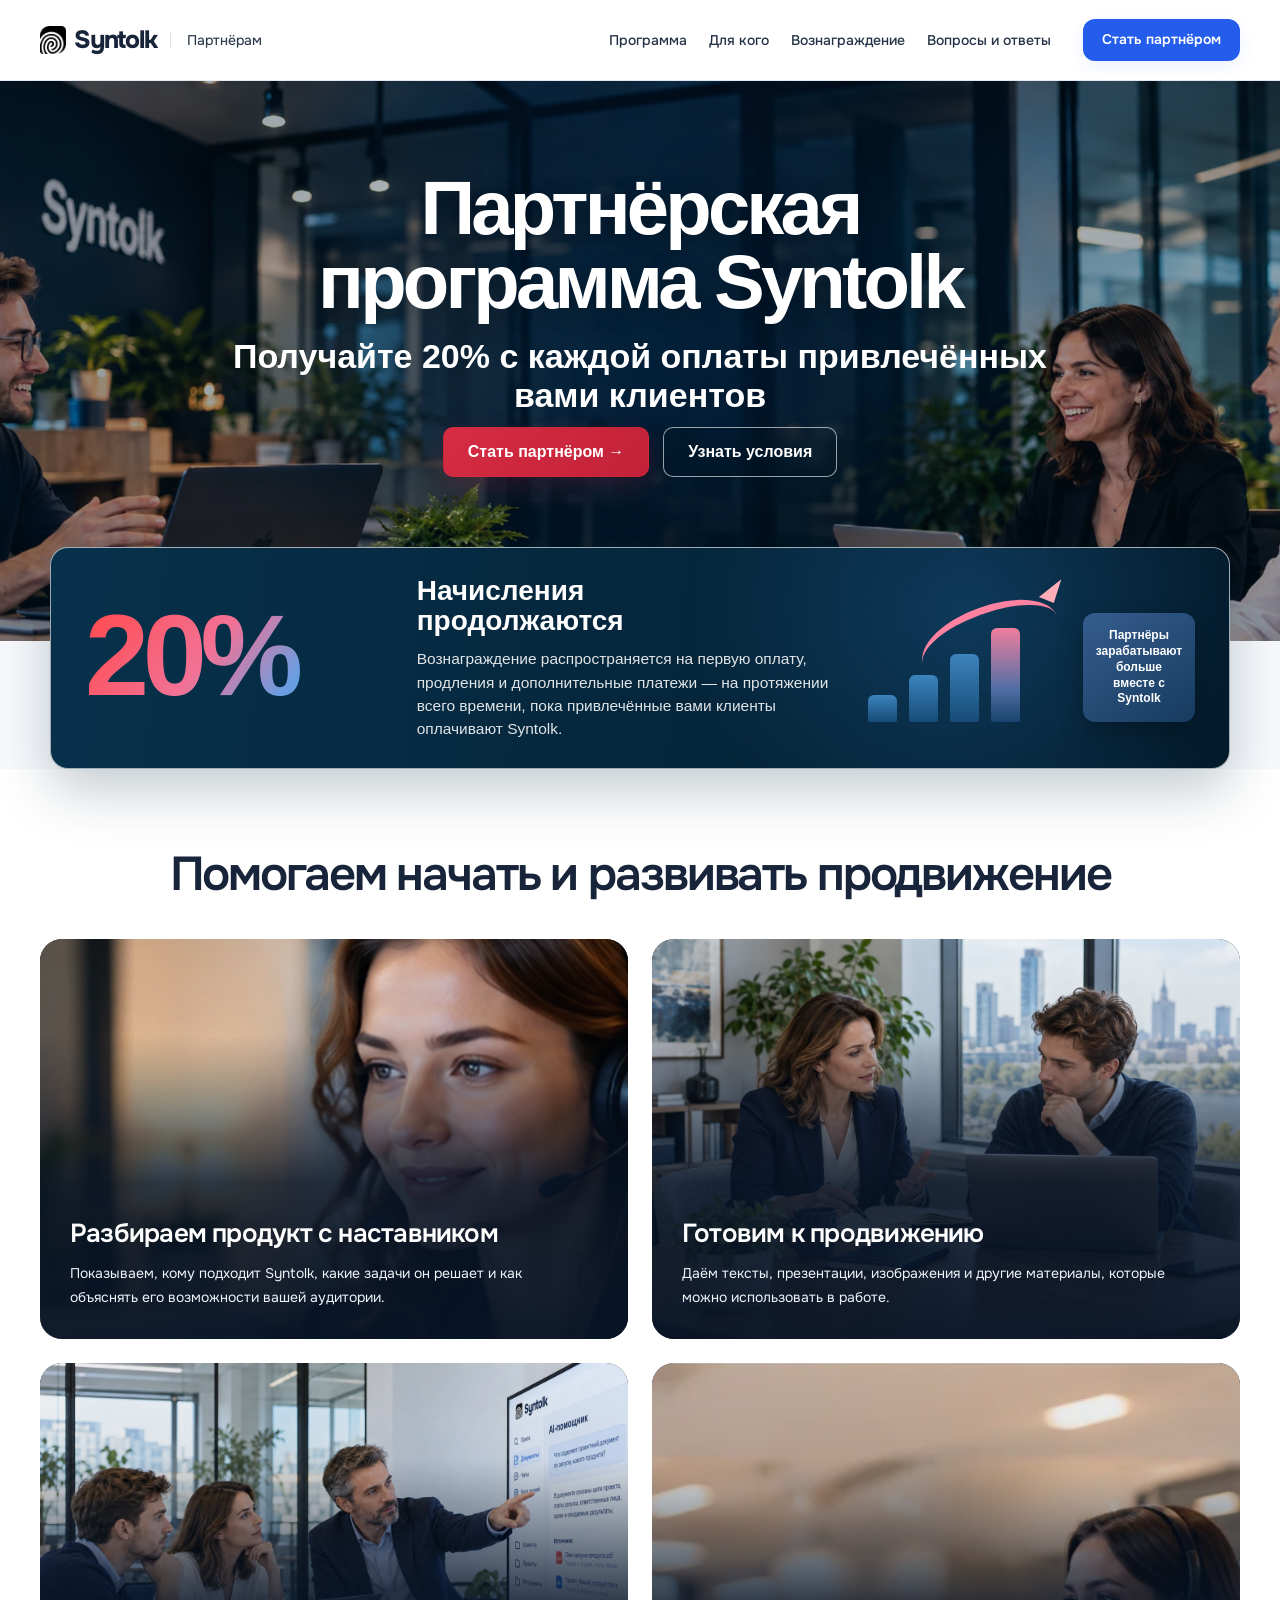
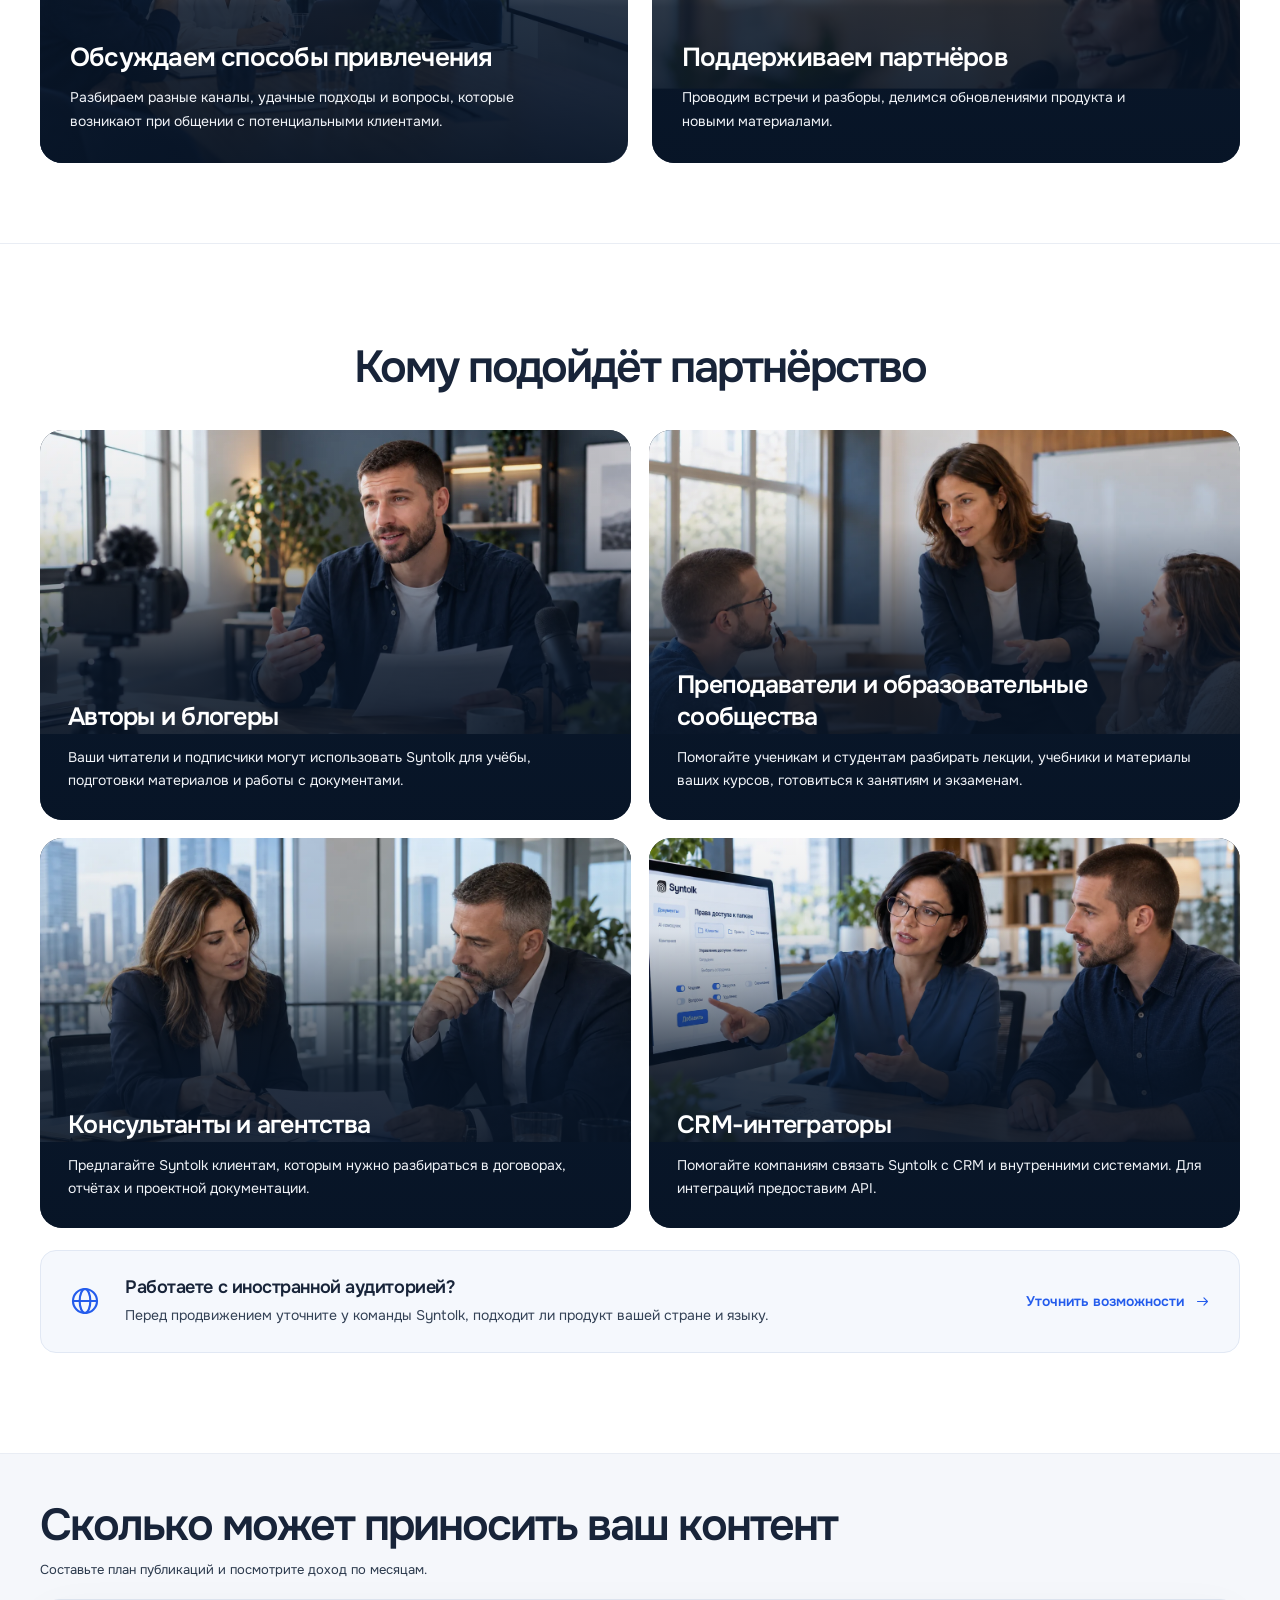
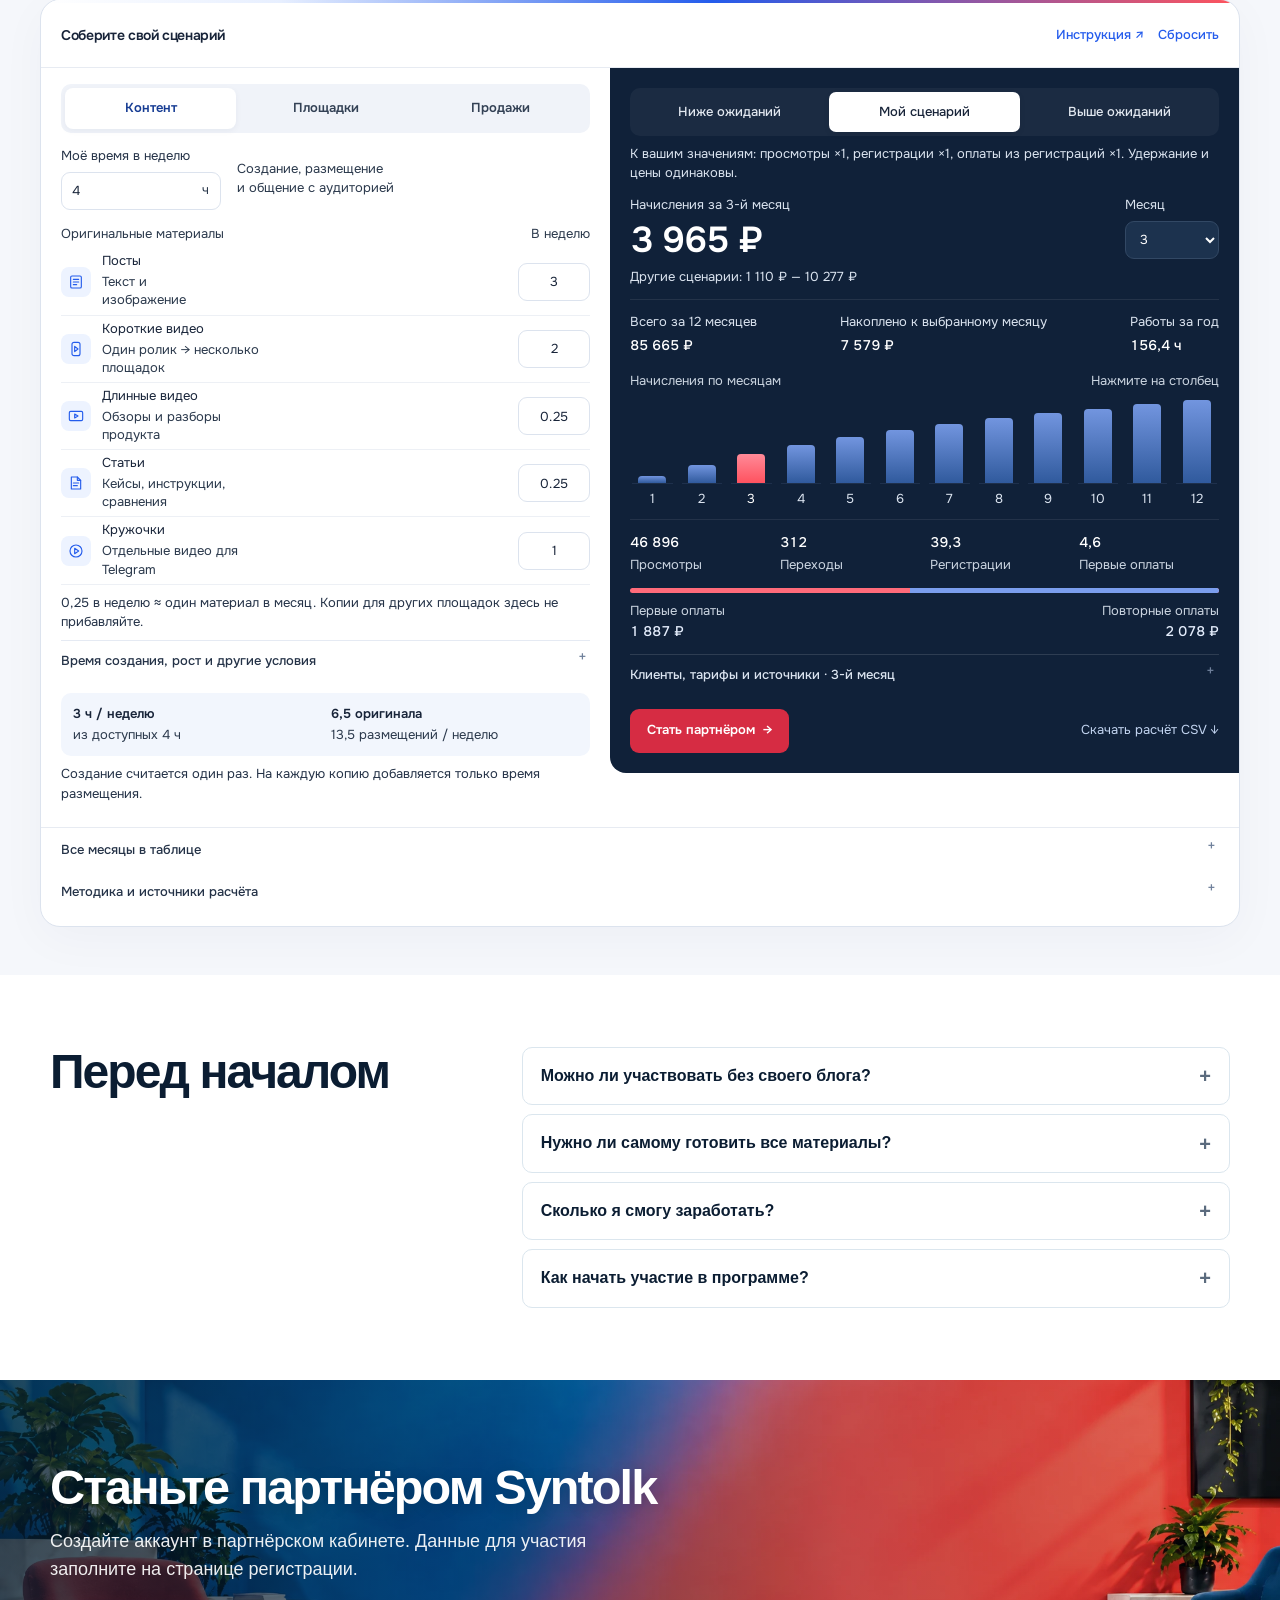
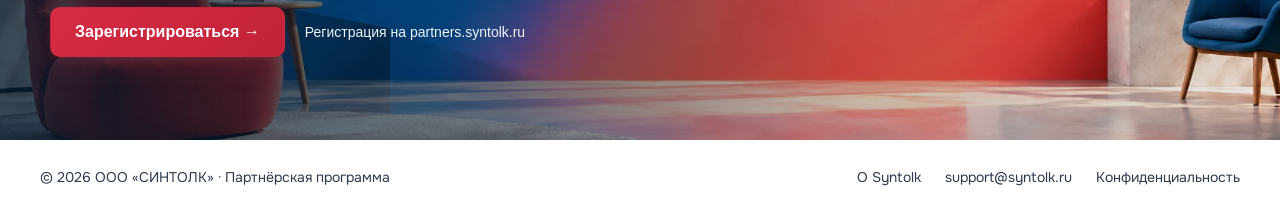
==== partners/index.html @ 6fe41852 "feat: publish partners landing" ====
<!doctype html>
<html lang="ru">
<head>
  <meta charset="utf-8">
  <meta name="viewport" content="width=device-width, initial-scale=1">
  <meta name="theme-color" content="#f7f9fc">
  <meta name="description" content="Партнёрство с Syntolk: личный наставник, разбор результатов и вознаграждение за привлечённых клиентов. Для авторов, преподавателей, агентств и CRM-интеграторов.">
  <title>Партнёрам — Syntolk</title>
  <link rel="canonical" href="https://syntolk.ru/partners/">
  <link rel="icon" type="image/webp" href="Syntolk-partners-assets/asset-743472c279dd.webp">
  <style>
    @font-face{font-family:Onest;src:url('Syntolk-partners-assets/asset-966c5c29b475.ttf') format('truetype');font-weight:100 900;font-display:swap}
    :root{--ink:#182439;--muted:#334155;--blue:#245cec;--blue-dark:#1948c5;--navy:#101f37;--paper:#f7f9fc;--line:#dce3ee;--pale:#edf3ff;--orange:#f28b54;--radius:24px;--container:1200px}
    *,*::before,*::after{box-sizing:border-box}
    html{scroll-behavior:smooth;scroll-padding-top:100px}
    body{margin:0;background:var(--paper);color:var(--ink);font-family:Onest,Arial,sans-serif;font-size:16px;line-height:1.6;-webkit-font-smoothing:antialiased}
    body.menu-open{overflow:hidden}
    button,input,select,textarea{font:inherit}
    button,a{-webkit-tap-highlight-color:transparent}
    button{cursor:pointer}
    a{color:inherit;text-decoration:none}
    a,button,input,select,textarea,summary{-webkit-tap-highlight-color:rgba(36,92,236,.12)}
    :focus-visible{outline:3px solid #7596fb;outline-offset:4px}
    img{display:block;max-width:100%}
    svg{display:block}
    h1,h2,h3,p{margin:0}
    h1,h2,h3{font-weight:600}
    h1,h2{letter-spacing:-.045em;line-height:1.08}
    h2{font-size:clamp(32px,3.5vw,48px)}
    h3{font-size:21px;line-height:1.3;letter-spacing:-.025em}
    strong{font-weight:600}
    .container{width:min(var(--container),calc(100% - 64px));margin-inline:auto}
    .section{padding-block:100px}
    .kicker{display:flex;align-items:center;gap:9px;margin-bottom:18px;color:var(--blue);font-size:12px;font-weight:600;letter-spacing:.12em;text-transform:uppercase}
    .kicker::before{content:"";width:6px;height:6px;flex:none;border-radius:50%;background:currentColor}
    .section-heading{display:flex;align-items:flex-end;justify-content:space-between;gap:40px;margin-bottom:38px}
    .section-heading h2{max-width:670px}
    .section-heading>p{max-width:350px;color:var(--muted);font-size:16px}
    .btn{display:inline-flex;align-items:center;justify-content:center;gap:18px;min-height:52px;padding:14px 24px;border:1px solid transparent;border-radius:12px;font-size:15px;line-height:1.4;font-weight:600;transition:background .18s,color .18s,border-color .18s,box-shadow .18s}
    .btn svg{width:18px;height:18px;flex:none}
    .btn-primary{background:var(--blue);color:white;box-shadow:0 6px 16px #245cec14}
    .btn-primary:hover{background:var(--blue-dark);box-shadow:0 8px 22px #245cec28}
    .btn-secondary{background:#fff;border-color:var(--line)}
    .btn-secondary:hover{background:var(--pale);border-color:#b5c9f7}
    .text-link{display:inline-flex;align-items:center;gap:10px;font-size:14px;font-weight:600;color:var(--blue);min-height:44px}
    .text-link svg{width:17px;height:17px}
    .icon{width:24px;height:24px;stroke:currentColor;stroke-width:1.6;fill:none;stroke-linecap:round;stroke-linejoin:round;flex:none}
    .skip-link{position:fixed;top:-80px;left:20px;background:white;z-index:100;padding:12px;border:2px solid var(--blue);border-radius:8px}
    .skip-link:focus{top:12px}
    .sr-only{position:absolute;width:1px;height:1px;padding:0;margin:-1px;overflow:hidden;clip:rect(0,0,0,0);white-space:nowrap;border:0}
    .site-header{position:sticky;top:0;z-index:30;background:#ffffffed;border-bottom:1px solid #e4e9f1;backdrop-filter:blur(16px)}
    .header-inner{min-height:80px;display:flex;align-items:center;gap:32px}
    .brand{display:inline-flex;align-items:center;gap:8px;font-size:25px;line-height:1;font-weight:750;letter-spacing:-1.2px;flex:none}
    .brand img{width:26px;height:29px;object-fit:contain;filter:brightness(0)}
    .brand-label{padding-left:16px;border-left:1px solid var(--line);margin-left:5px;color:#6b778a;font-size:13px;font-weight:450;letter-spacing:0}
    .nav{display:flex;align-items:center;gap:27px;margin-left:auto;font-size:13px;font-weight:500;color:#536278}
    .nav a{padding-block:12px;transition:color .18s}
    .nav a:hover{color:var(--blue)}
    .header-cta{min-height:42px;padding:10px 18px;font-size:13px}
    .menu-toggle{display:none;border:1px solid var(--line);background:#fff;width:42px;height:42px;border-radius:10px;align-items:center;justify-content:center;flex:none}
    .mobile-nav{display:none}
    .hero{position:relative;padding:72px 0 56px;overflow:hidden}
    .hero-grid{display:grid;grid-template-columns:1.12fr 1fr;gap:58px;align-items:center}
    .hero h1{font-size:clamp(42px,3.8vw,56px);line-height:1.09;max-width:640px}
    .hero h1 span{display:block}
    .hero h1 .accent{color:var(--blue)}
    .hero .lead{margin-top:25px;color:var(--muted);font-size:18px;line-height:1.65;max-width:540px}
    .hero-actions{display:flex;align-items:center;gap:12px;margin-top:30px;flex-wrap:wrap}
    .hero-note{color:#647187;font-size:12px;margin-top:18px;max-width:490px}
    .hero-visual{position:relative;min-width:0;padding:0 8px 34px 0}
    .hero-visual::before{position:absolute;content:"";inset:28px -12px 0 32px;background:#dce8ff;border-radius:32px;transform:rotate(3deg)}
    .hero-photo{position:relative;overflow:hidden;border-radius:28px;background:#dfe6ef;height:460px}
    .hero-photo>img{width:100%;height:100%;object-fit:cover;object-position:52% center}
    .photo-label{position:absolute;top:20px;left:20px;display:inline-flex;align-items:center;gap:8px;border:1px solid #ffffff70;background:#ffffffee;padding:9px 13px;border-radius:8px;color:#26354b;font-size:11px;font-weight:600;letter-spacing:.07em;text-transform:uppercase}
    .photo-label .icon{width:16px;height:16px;color:var(--blue)}
    .reward-card{position:absolute;bottom:0;left:-28px;width:calc(100% - 22px);background:var(--navy);color:white;border:1px solid #ffffff24;border-radius:20px;padding:24px 28px;box-shadow:0 20px 50px #172f5020;display:flex;align-items:center;gap:25px}
    .reward-number{font-size:70px;line-height:1;letter-spacing:-.065em;font-weight:600;color:#fff;flex:none}
    .reward-number span{color:#9db9ff;font-size:.67em}
    .reward-copy strong{font-size:19px;display:block;line-height:1.35;margin-bottom:5px}
    .reward-copy p{color:#c4cfe0;font-size:13px;line-height:1.5}
    .hero-bottom{display:flex;align-items:center;gap:28px;margin-top:60px;border-top:1px solid var(--line);padding-top:24px}
    .hero-bottom>span{font-size:12px;color:#647187;white-space:nowrap}
    .hero-audiences{display:flex;flex-wrap:wrap;gap:10px 28px;color:#37465b;font-size:13px}
    .hero-audiences span{display:flex;align-items:center;gap:9px}
    .hero-audiences span::before{content:"";width:4px;height:4px;background:#8ba8dd;border-radius:50%;flex:none}
    .product{padding-top:54px;padding-bottom:100px}
    .product-panel{background:transparent;border:0;border-radius:0;padding:48px;display:grid;grid-template-columns:.92fr 1fr;gap:64px;align-items:center;overflow:hidden;position:relative}
    .product-panel h2{font-size:clamp(30px,3vw,42px)}
    .product-panel .intro{margin-top:20px;color:var(--muted);font-size:16px;max-width:450px}
    .product-feature-list{list-style:none;padding:0;margin:23px 0 14px;display:grid;gap:12px;font-size:14px}
    .product-feature-list li{display:flex;gap:11px;align-items:center}
    .product-feature-list .icon{color:var(--blue);width:19px;height:19px}
    .product-demo{position:relative;background:#fff;border:1px solid #dce4ef;border-radius:18px;box-shadow:0 18px 38px #34578c0c;overflow:hidden}
    .demo-toolbar{display:flex;align-items:center;gap:8px;padding:15px 20px;border-bottom:1px solid #e5eaf2;font-size:12px;color:#69778d}
    .demo-toolbar .icon{width:16px;height:16px;color:var(--blue)}
    .demo-toolbar span:last-child{margin-left:auto;font-size:10px;color:#738298}
    .demo-tabs{display:flex;gap:4px;margin:19px 20px 0;background:#f0f3f8;padding:4px;border-radius:10px}
    .demo-tab{flex:1;border:0;border-radius:7px;background:transparent;color:#58677c;min-height:37px;font-size:12px;font-weight:500;padding:8px 5px}
    .demo-tab[aria-selected=true]{background:white;color:var(--blue);box-shadow:0 1px 4px #192c4810}
    .demo-body{padding:20px;min-height:266px}
    .demo-files{display:flex;flex-wrap:wrap;gap:7px;margin-bottom:18px}
    .demo-file{font-size:11px;line-height:1.4;display:inline-flex;align-items:center;gap:7px;background:#f5f7fb;border:1px solid #e7ebf2;padding:8px 10px;border-radius:7px}
    .demo-file .icon{width:14px;height:14px;color:#70839e}
    .demo-question{padding:16px;background:#f0f5ff;border-radius:10px;font-size:16px;font-weight:500;line-height:1.5;color:#233d70}
    .demo-result{display:flex;gap:12px;align-items:flex-start;margin-top:18px}
    .demo-result .icon{color:var(--blue);width:20px;height:20px;margin-top:2px}
    .demo-result p{font-size:13px;color:var(--muted)}
    .demo-result strong{display:block;color:var(--ink);margin-bottom:4px;font-size:13px}
    .demo-caption{border-top:1px solid #e7ebf2;padding:11px 20px;font-size:10px;letter-spacing:.02em;color:#748197}
    .audience{background:#fff;border-top:1px solid #e9edf4;border-bottom:1px solid #e9edf4}
    .audience-grid{display:grid;grid-template-columns:repeat(3,minmax(0,1fr));gap:18px}
    .audience-card{border:1px solid var(--line);border-radius:20px;padding:28px;display:flex;flex-direction:column;align-items:flex-start}
    .icon-tile{display:grid;place-items:center;width:48px;height:48px;background:var(--pale);border:1px solid #e0e9fc;border-radius:12px;color:var(--blue);margin-bottom:24px}
    .audience-card:nth-child(2) .icon-tile{background:#eef5f4;border-color:#dce9e6;color:#46716a}
    .audience-card:nth-child(3) .icon-tile{background:#fff3eb;border-color:#f6e2d3;color:#ac683e}
    .audience-card h3{font-size:22px;margin-bottom:12px}
    .audience-card>p{color:var(--muted);font-size:14px;line-height:1.7;margin-bottom:24px}
    .audience-for{margin-top:auto;padding-top:19px;border-top:1px solid #e5eaf1;width:100%;font-size:12px;line-height:1.6;color:#58667a}
    .audience-for span{display:block;color:#28364a;font-weight:600;margin-bottom:5px}
    .global-strip{display:flex;align-items:center;gap:24px;margin-top:22px;padding:25px 28px;background:#f5f8fd;border:1px solid #e1e8f4;border-radius:16px}
    .global-strip>.icon{width:32px;height:32px;color:var(--blue)}
    .global-strip h3{font-size:18px;margin-bottom:5px}
    .global-strip p{font-size:13px;color:var(--muted);max-width:760px}
    .global-strip .text-link{margin-left:auto;white-space:nowrap}
    .community{background:var(--navy);color:#fff;position:relative;overflow:hidden}
    .community .kicker{color:#a8c2ff}
    .community-header{display:grid;grid-template-columns:1fr .85fr;gap:85px;margin-bottom:45px;align-items:end}
    .community-header h2{max-width:650px}
    .community-header>p{color:#b9c7da;font-size:16px;line-height:1.75}
    .community-layout{display:grid;grid-template-columns:.95fr 1fr;gap:42px;align-items:stretch}
    .community-media{position:relative;border-radius:20px;overflow:hidden;min-height:386px;background:#213751}
    .community-media>img{width:100%;height:100%;position:absolute;inset:0;object-fit:cover;object-position:46% center}
    .community-media::after{content:"";position:absolute;inset:0;background:linear-gradient(transparent 30%,#08182ce8)}
    .meeting-caption{position:absolute;z-index:1;left:25px;right:25px;bottom:25px}
    .meeting-caption>span{display:inline-block;color:#c6d7fa;font-size:10px;letter-spacing:.1em;text-transform:uppercase;margin-bottom:10px}
    .meeting-caption h3{font-size:24px;max-width:320px;margin-bottom:16px}
    .meeting-topics{display:flex;flex-wrap:wrap;gap:7px}
    .meeting-topics span{border:1px solid #ffffff36;background:#ffffff0c;border-radius:7px;padding:6px 9px;color:#e0e8f5;font-size:11px}
    .support-grid{display:grid;grid-template-columns:repeat(2,minmax(0,1fr));gap:22px 27px}
    .support-item{border-top:1px solid #ffffff24;padding-top:21px}
    .support-item>.icon{color:#94b6ff;width:25px;height:25px;margin-bottom:16px}
    .support-item h3{font-size:18px;margin-bottom:10px}
    .support-item p{font-size:14px;line-height:1.75;color:#b8c6d9}
    .community-foot{display:flex;gap:32px;align-items:center;justify-content:space-between;border-top:1px solid #ffffff24;margin-top:35px;padding-top:26px}
    .community-foot p{font-size:15px;color:#c5d2e4;max-width:720px}
    .community-foot .text-link{color:#fff;white-space:nowrap}
    .process .section-heading>p{max-width:370px}
    .process-grid{display:grid;grid-template-columns:repeat(4,minmax(0,1fr));gap:28px;margin-top:45px}
    .process-card{border-top:1px solid #cbd5e6;padding-top:22px;position:relative}
    .step-index{display:block;color:var(--blue);font-size:12px;letter-spacing:.05em;margin-bottom:24px}
    .process-card h3{font-size:19px;margin-bottom:12px;max-width:230px}
    .process-card p{font-size:14px;line-height:1.75;color:var(--muted)}
    .content-note{margin-top:45px;display:grid;grid-template-columns:.85fr 1fr;gap:60px;align-items:center;border:1px solid #d9e4f7;background:#eef3fd;border-radius:20px;padding:30px 34px}
    .content-note h3{font-size:25px;max-width:390px}
    .content-note p{font-size:14px;line-height:1.75;color:#52647e}
    .reward-section{padding-top:12px}
    .reward-panel{display:grid;grid-template-columns:.85fr 1fr;gap:65px;align-items:center;border-radius:28px;background:#fff;border:1px solid var(--line);padding:48px}
    .reward-intro h2{max-width:480px}
    .reward-intro>p{font-size:15px;color:var(--muted);margin-top:22px;max-width:430px}
    .reward-rules{padding:0;margin:24px 0 0;list-style:none;display:grid;gap:11px;font-size:14px;line-height:1.55}
    .reward-rules li{display:flex;gap:10px;align-items:flex-start}
    .reward-rules .icon{color:var(--blue);width:18px;height:18px;margin-top:2px}
    .calculator{padding:28px;background:#f1f5ff;border:1px solid #e1e9f8;border-radius:20px;min-width:0}
    .calc-heading{display:flex;align-items:center;justify-content:space-between;gap:16px;margin-bottom:22px}
    .calc-heading h3{font-size:18px}
    .calc-rate{font-size:11px;background:#fff;border:1px solid #d5e0f5;border-radius:6px;padding:5px 9px;color:#344f85;font-weight:600;white-space:nowrap}
    .calc-field{display:grid;gap:8px;margin-bottom:19px}
    .calc-label-row{display:flex;align-items:center;justify-content:space-between;gap:12px}
    .calc-field label{font-size:12px;color:#526079;max-width:250px}
    .input-unit{position:relative;min-width:0}
    .input-unit input{width:100%;background:white;border:1px solid #cfdaf0;border-radius:9px;height:44px;color:#233553;padding:8px 36px 8px 12px;font-size:16px;outline-offset:2px}
    .input-unit span{position:absolute;right:13px;top:11px;color:#71819a;font-size:14px;pointer-events:none}
    .client-count{width:75px;flex:none}
    .client-count input{padding:8px 10px;text-align:center;-moz-appearance:textfield;appearance:textfield}
    .client-count input::-webkit-inner-spin-button,.client-count input::-webkit-outer-spin-button{-webkit-appearance:none;margin:0}
    input[type=range]{width:100%;margin:8px 0 0;height:24px;accent-color:var(--blue);cursor:pointer}
    .range-labels{display:flex;justify-content:space-between;font-size:10px;color:#74829a;margin-top:-6px}
    .calc-result{margin-top:22px;border-top:1px solid #d4def2;padding-top:22px}
    .calc-result>span{display:block;font-size:12px;color:#566984}
    .calc-result output{display:block;margin-top:7px;color:var(--blue);font-size:clamp(34px,3.2vw,48px);font-weight:600;line-height:1.2;letter-spacing:-.045em;overflow-wrap:anywhere}
    .calc-total{font-size:11px;color:#6a7890;margin-top:8px}
    .calc-note{font-size:11px;line-height:1.6;color:#64728b;margin-top:17px}
    .faq{padding-top:84px}
    .faq-layout{display:grid;grid-template-columns:.65fr 1fr;gap:100px;align-items:start}
    .faq-intro h2{font-size:42px}
    .faq-intro>p{font-size:14px;color:var(--muted);margin-top:20px;max-width:270px}
    .faq-list{border-top:1px solid var(--line)}
    details{border-bottom:1px solid var(--line)}
    summary{list-style:none;cursor:pointer;display:flex;align-items:center;justify-content:space-between;gap:20px;padding:19px 0;font-size:15px;font-weight:500;line-height:1.5}
    summary::-webkit-details-marker{display:none}
    summary::after{content:"+";color:#6f809b;font-size:23px;line-height:1;width:24px;height:24px;flex:none;text-align:center;font-weight:350}
    details[open] summary::after{content:"−"}
    details>p{font-size:14px;line-height:1.8;color:var(--muted);padding:0 32px 19px 0}
    .join{position:relative;background:#245cec;color:#fff;overflow:hidden}
    .join::before{content:"";position:absolute;width:600px;height:600px;border:1px solid #ffffff1c;border-radius:50%;left:-180px;bottom:-350px;pointer-events:none}
    .join::after{content:"";position:absolute;width:800px;height:800px;border:1px solid #ffffff16;border-radius:50%;left:-280px;bottom:-450px;pointer-events:none}
    .join-grid{position:relative;z-index:1;display:grid;grid-template-columns:1fr .9fr;gap:90px;align-items:center}
    .join .kicker{color:#cfddff}
    .join h2{font-size:clamp(36px,3.7vw,52px);max-width:530px}
    .join-copy>p{color:#e0e8ff;font-size:16px;line-height:1.75;max-width:450px;margin-top:23px}
    .join-next{margin-top:35px;padding-top:24px;border-top:1px solid #ffffff38;max-width:430px}
    .join-next>span{display:block;color:#d2dfff;font-size:11px;text-transform:uppercase;letter-spacing:.1em;margin-bottom:10px}
    .join-next p{font-size:14px;color:#e4ecff;line-height:1.75}
    .application{border:1px solid #fff;background:#fff;border-radius:22px;padding:30px;color:var(--ink);box-shadow:0 24px 60px #08287324;min-width:0}
    .application h3{font-size:24px;margin-bottom:7px}
    .application>p{color:var(--muted);font-size:12px;margin-bottom:23px}
    .fields{display:grid;grid-template-columns:repeat(2,minmax(0,1fr));gap:17px 13px}
    .field{display:grid;gap:7px;min-width:0}
    .field label{font-size:12px;color:#47576e;font-weight:500}
    .field label span{font-size:10px;font-weight:400;color:#78859b}
    .field input,.field select,.field textarea{width:100%;min-width:0;border:1px solid #d8e0ed;border-radius:9px;min-height:46px;padding:10px 12px;color:#26374f;background:#fff;font-size:14px;line-height:1.5}
    .field textarea{min-height:93px;resize:vertical}
    .field input::placeholder,.field textarea::placeholder{color:#8a96a8}
    .field select{padding-right:24px}
    .full{grid-column:1/-1}
    .consent{display:flex;align-items:flex-start;gap:9px;margin-top:19px;font-size:10px;line-height:1.65;color:#64738a}
    .consent input{width:16px;height:16px;flex:none;margin:1px 0 0;accent-color:var(--blue)}
    .consent a{text-decoration:underline;text-underline-offset:2px}
    .application .btn{width:100%;margin-top:19px}
    .send-note{font-size:10px;line-height:1.7;color:#718097;margin-top:12px}
    .site-footer{background:#fff;padding-block:27px;font-size:11px;color:#6a778a}
    .footer-inner{display:flex;align-items:center;justify-content:space-between;gap:24px;flex-wrap:wrap}
    .footer-links{display:flex;align-items:center;gap:24px;flex-wrap:wrap}
    .footer-links a:hover{color:var(--blue)}
    dialog{color:var(--ink);border:1px solid var(--line);border-radius:20px;width:min(560px,calc(100% - 32px));padding:28px;max-height:calc(100dvh - 40px);overflow:auto;box-shadow:0 28px 80px #10213b33}
    dialog::backdrop{background:#0b193e88;backdrop-filter:blur(4px)}
    .dialog-top{display:flex;align-items:flex-start;justify-content:space-between;gap:18px;margin-bottom:16px}
    .dialog-top h2{font-size:27px;letter-spacing:-.03em}
    .dialog-close{display:grid;place-items:center;border:1px solid var(--line);background:#fff;width:36px;height:36px;border-radius:8px;flex:none}
    .dialog-close .icon{width:18px;height:18px}
    dialog>p{font-size:13px;color:var(--muted)}
    .application-preview{margin:18px 0;padding:16px;background:#f4f7fc;border:1px solid #e4eaf3;border-radius:10px;font:12px/1.8 Onest,Arial,sans-serif;white-space:pre-wrap;overflow-wrap:anywhere;color:#425571}
    .dialog-actions{display:flex;gap:9px;flex-wrap:wrap}
    .dialog-actions .btn{font-size:13px;min-height:45px;padding:12px 17px}
    .copy-status{min-height:20px;color:#375f9d;font-size:11px;margin-top:13px}
    @media(min-width:1600px){.hero{padding-top:88px}.hero-grid{gap:80px}.hero h1{font-size:56px}.hero-photo{height:480px}}
    @media(max-width:1150px){.header-inner{gap:22px}.brand-label{display:none}.nav{gap:21px}.hero-grid{gap:35px}.hero h1{font-size:52px}.hero-photo{height:440px}.reward-card{left:-15px;width:calc(100% + 3px);padding:23px;gap:17px}.reward-number{font-size:60px}.reward-copy strong{font-size:17px}.product-panel{padding:38px;gap:36px}.community-header{gap:50px}.community-layout{gap:30px}.support-grid{gap:20px}.reward-panel{gap:38px;padding:38px}.faq-layout{gap:60px}.join-grid{gap:55px}}
    @media(max-width:1000px){.nav{display:none}.header-inner{min-height:72px;gap:12px}.header-cta{margin-left:auto}.menu-toggle{display:inline-flex}.mobile-nav{position:fixed;inset:72px 0 0;background:#fff;z-index:29;padding:25px 32px;overflow:auto}.mobile-nav.is-open{display:block}.mobile-nav a{display:block;padding:19px 0;border-bottom:1px solid var(--line);font-size:20px}.hero-grid{grid-template-columns:1.05fr 1fr;gap:28px}.hero h1{font-size:45px}.hero .lead{font-size:16px}.hero-photo{height:410px}.reward-card{padding:20px;gap:13px}.reward-number{font-size:53px}.reward-copy strong{font-size:15px}.reward-copy p{font-size:11px}.hero-actions{gap:8px}.hero-actions .btn{padding:13px 17px;font-size:13px}.product-panel{gap:28px;padding:30px}.product-panel .intro{font-size:14px}.audience-card{padding:23px}.audience-card h3{font-size:20px}.community-header{grid-template-columns:1fr 1fr;gap:40px}.community-header h2{font-size:37px}.community-layout{grid-template-columns:.8fr 1fr;gap:28px}.support-grid{gap:18px}.support-item h3{font-size:16px}.support-item p{font-size:12px}.meeting-caption{left:20px;right:20px}.process-grid{gap:20px}.process-card h3{font-size:17px}.content-note{gap:35px}.reward-panel{gap:30px;padding:30px}.calculator{padding:23px}.join-grid{gap:35px}.application{padding:25px}.join-copy>p{font-size:15px}}
    @media(max-width:760px){.container{width:calc(100% - 40px)}.section{padding-block:66px}h2{font-size:35px}.section-heading{display:block;margin-bottom:28px}.section-heading>p{max-width:540px;margin-top:18px;font-size:14px}.kicker{font-size:10px;margin-bottom:16px}.hero{padding-top:40px;padding-bottom:36px}.hero-grid{grid-template-columns:1fr;gap:35px}.hero h1{font-size:clamp(39px,7.9vw,56px);max-width:600px}.hero .lead{font-size:16px;max-width:540px;margin-top:21px}.hero-actions{margin-top:25px}.hero-actions .btn{min-height:49px;padding:13px 20px;font-size:14px}.hero-note{font-size:11px;margin-top:15px}.hero-visual{padding:0 7px 35px 0;max-width:540px;margin-top:5px;margin-left:12px}.hero-visual::before{inset:20px -4px 7px 25px;border-radius:24px;transform:rotate(2deg)}.hero-photo{height:340px;border-radius:22px}.hero-photo>img{object-position:50% 35%}.reward-card{left:-12px;width:calc(100% - 8px);padding:22px;gap:22px;border-radius:16px}.reward-number{font-size:65px}.reward-copy strong{font-size:18px}.reward-copy p{font-size:12px}.photo-label{top:15px;left:15px;font-size:10px;padding:8px 11px}.hero-bottom{display:block;margin-top:35px;padding-top:20px}.hero-bottom>span{display:block;margin-bottom:12px;font-size:11px}.hero-audiences{gap:9px 20px;font-size:12px}.product{padding-top:15px;padding-bottom:65px}.product-panel{grid-template-columns:1fr;padding:28px;gap:30px;border-radius:22px}.product-panel h2{font-size:34px;max-width:500px}.product-panel .intro{font-size:15px;max-width:540px}.product-feature-list{font-size:13px}.product-demo{max-width:540px;width:100%;margin-inline:auto}.demo-body{min-height:245px}.demo-question{font-size:15px}.audience-grid{grid-template-columns:1fr;gap:14px}.audience-card{padding:25px;display:grid;grid-template-columns:48px 1fr;column-gap:18px}.audience-card .icon-tile{grid-column:1;grid-row:1;align-self:start;margin:0}.audience-card h3{grid-column:2;align-self:center;min-height:48px;margin:0;font-size:22px}.audience-card>p{grid-column:1/-1;margin:18px 0;font-size:14px}.audience-for{grid-column:1/-1;padding-top:15px}.global-strip{align-items:flex-start;gap:17px;padding:23px;flex-wrap:wrap}.global-strip>.icon{width:25px;height:25px}.global-strip>div{flex:1;min-width:200px}.global-strip h3{font-size:17px}.global-strip p{font-size:12px}.global-strip .text-link{margin-left:42px}.community-header{grid-template-columns:1fr;gap:20px;margin-bottom:30px}.community-header h2{font-size:35px}.community-header>p{max-width:580px;font-size:14px}.community-layout{grid-template-columns:1fr;gap:29px}.community-media{min-height:290px}.meeting-caption h3{font-size:23px;max-width:350px}.support-grid{gap:27px 24px}.support-item h3{font-size:17px}.support-item p{font-size:13px}.support-item>.icon{margin-bottom:13px}.community-foot{display:block;margin-top:30px;padding-top:22px}.community-foot p{font-size:13px}.community-foot .text-link{margin-top:11px;font-size:13px}.process-grid{grid-template-columns:repeat(2,minmax(0,1fr));gap:30px 25px;margin-top:32px}.step-index{margin-bottom:16px}.process-card h3{font-size:19px}.process-card p{font-size:13px}.content-note{grid-template-columns:1fr;gap:16px;padding:26px;margin-top:32px}.content-note h3{font-size:25px;max-width:450px}.content-note p{font-size:13px}.reward-section{padding-top:0}.reward-panel{grid-template-columns:1fr;gap:30px;padding:28px;border-radius:22px}.reward-intro h2{max-width:530px;font-size:34px}.reward-intro>p{max-width:540px;font-size:14px}.reward-rules{font-size:13px;margin-top:20px}.calculator{padding:25px}.calc-result output{font-size:44px}.faq{padding-top:10px}.faq-layout{grid-template-columns:1fr;gap:28px}.faq-intro h2{font-size:35px}.faq-intro>p{max-width:500px;font-size:13px;margin-top:15px}.faq-list summary{font-size:14px;padding:18px 0}.faq-list details>p{font-size:13px}.join-grid{grid-template-columns:1fr;gap:30px}.join h2{font-size:39px;max-width:550px}.join-copy>p{font-size:15px;max-width:540px;margin-top:20px}.join-next{margin-top:24px;padding-top:20px;max-width:540px}.join-next p{font-size:13px}.application{padding:26px;max-width:540px;width:100%;margin-inline:auto}.field input,.field select,.field textarea{font-size:16px}.application>p{font-size:12px}.site-footer{padding-block:25px}.footer-inner{gap:16px;font-size:10px}.footer-links{gap:12px 22px}}
    @media(max-width:390px){.container{width:calc(100% - 32px)}.header-inner{min-height:66px;gap:8px}.brand{font-size:21px;gap:6px}.brand img{width:22px;height:25px}.header-cta{font-size:11px;min-height:40px;padding:10px 11px}.menu-toggle{width:38px;height:40px}.mobile-nav{top:66px;padding-inline:20px}.hero h1{font-size:36px}.hero .lead{font-size:14px}.hero-actions{align-items:stretch;gap:8px}.hero-actions .btn{padding:12px 14px;font-size:12px;gap:9px;min-height:47px}.hero-actions .btn svg{width:16px;height:16px}.hero-photo{height:300px}.reward-card{padding:18px;gap:16px}.reward-number{font-size:55px}.reward-copy strong{font-size:15px}.reward-copy p{font-size:11px}.product-panel{padding:22px}.product-panel h2{font-size:29px}.product-panel .intro{font-size:14px}.product-feature-list{font-size:12px}.demo-tabs{margin-inline:14px}.demo-toolbar{padding:13px 14px}.demo-toolbar span:last-child{font-size:9px}.demo-body{padding:15px;min-height:270px}.demo-tab{font-size:11px}.demo-question{font-size:14px}.demo-file{font-size:10px;padding:7px 8px}.demo-result p{font-size:12px}.demo-result strong{font-size:12px}.audience-card{padding:22px;column-gap:14px}.audience-card h3{font-size:20px}.global-strip{padding:20px;gap:12px}.global-strip>div{min-width:180px}.global-strip .text-link{margin-left:37px}.community-header h2{font-size:31px}.support-grid{grid-template-columns:1fr;gap:23px}.support-item{display:grid;grid-template-columns:25px 1fr;column-gap:13px;padding-top:18px}.support-item>.icon{grid-column:1;grid-row:1;margin:0;width:22px;height:22px}.support-item h3{grid-column:2;align-self:center;margin-bottom:9px}.support-item p{grid-column:2;font-size:12px}.process-grid{gap:27px 20px}.process-card h3{font-size:17px}.process-card p{font-size:12px}.content-note{padding:23px}.content-note h3{font-size:23px}.reward-panel{padding:22px}.reward-intro h2{font-size:30px}.calculator{padding:20px}.calc-heading{gap:8px}.calc-heading h3{font-size:16px}.calc-rate{font-size:10px;padding:4px 7px}.calc-field label{font-size:11px}.calc-result output{font-size:38px}.join h2{font-size:35px}.application{padding:22px}.application h3{font-size:22px}.fields{grid-template-columns:1fr;gap:15px}.application .btn{font-size:13px}.dialog-actions{display:grid}.dialog-actions .btn{width:100%}dialog{padding:23px}.dialog-top h2{font-size:24px}}
    @media(prefers-reduced-motion:reduce){html{scroll-behavior:auto}*,*::before,*::after{animation:none!important;transition:none!important}}
    @media(max-width:760px){
      .hero-grid{gap:0}
      .hero-copy,.hero-visual{display:contents}
      .hero-visual::before{display:none}
      .hero-copy>.kicker{order:0}
      .hero h1{order:1}
      .hero .lead{order:2}
      .hero .reward-card{position:static;order:3;width:100%;margin-top:24px;box-shadow:none;gap:22px;padding:20px 23px}
      .hero .reward-number{font-size:58px}
      .hero .reward-copy strong{font-size:17px}
      .hero .reward-copy p{font-size:12px}
      .hero-actions{order:4;margin-top:22px}
      .hero-note{order:5}
      .hero-photo{order:6;margin-top:30px;height:260px}
      .hero-photo>img{object-position:center 45%}
    }
    @media(max-width:390px){
      .hero{padding-top:32px}
      .hero h1{font-size:33px}
      .hero .lead{margin-top:18px}
      .hero .reward-card{padding:17px 19px;gap:17px;margin-top:20px}
      .hero .reward-number{font-size:49px}
      .hero .reward-copy strong{font-size:15px}
      .hero .reward-copy p{font-size:11px}
      .hero-actions{margin-top:20px}
      .hero-photo{height:230px}
    }
    .photo-story{position:relative;isolation:isolate;display:grid;align-items:end;overflow:hidden;padding:0;border:0;background:#142338;border-radius:22px;color:#fff}
    .photo-story>img{position:absolute;inset:0;width:100%;height:100%;object-fit:cover;z-index:-2}
    .photo-story::after{content:"";position:absolute;inset:0;z-index:-1;pointer-events:none;background:linear-gradient(180deg,#07142608 0%,#0714261a 24%,#071426d9 61%,#071426f5 100%)}
    .photo-story .story-copy{position:relative;width:100%;padding:28px}
    .photo-story .story-copy h3{color:#fff;margin:0 0 13px;font-size:25px;line-height:1.2;font-weight:600;letter-spacing:-.03em}
    .photo-story .story-copy p{color:#f0f3f8;font-size:14px;line-height:1.7;margin:0}
    .audience-card.photo-story{min-height:500px;align-items:end;grid-template-columns:1fr}
    .audience-study>img{object-position:63% center}
    .audience-experts>img{object-position:70% center}
    .audience-business>img{object-position:52% center}
    .photo-story .audience-for{color:#e1e7f0;border-top:1px solid #ffffff42;margin-top:21px;padding-top:16px;font-size:12px;line-height:1.65}
    .photo-story .audience-for span{color:#fff;font-size:12px;font-weight:600;margin-bottom:5px}
    .process-grid{grid-template-columns:repeat(2,minmax(0,1fr));gap:20px;margin-top:38px}
    .process-card.photo-story{min-height:370px}
    .process-card.photo-story::after{background:linear-gradient(180deg,#07142638 0%,#07142600 30%,#071426c7 64%,#071426f5 100%)}
    .process-card.photo-story .step-index{position:absolute;top:23px;left:28px;margin:0;color:#fff;font-size:42px;font-weight:500;line-height:1;letter-spacing:-.06em;z-index:1}
    .process-card.photo-story .story-copy{padding-top:105px}
    .process-card.photo-story .story-copy h3{font-size:25px;max-width:none}
    .process-card.photo-story .story-copy p{max-width:470px;font-size:15px}
    .process-card:nth-child(1)>img{object-position:center 35%}
    .process-card:nth-child(2)>img{object-position:center 36%}
    .process-card:nth-child(4)>img{object-position:center 30%}
    .content-note.photo-story{min-height:325px;grid-template-columns:1fr;margin-top:22px}
    .content-note.photo-story::after{background:linear-gradient(180deg,#08182c08 0%,#08182c42 32%,#08182cea 100%)}
    .content-note.photo-story>img{object-position:center 42%}
    .content-note .story-copy{display:grid;grid-template-columns:.85fr 1fr;align-items:end;gap:60px;padding:36px}
    .content-note.photo-story .story-copy h3{font-size:30px;margin:0;max-width:400px}
    .content-note.photo-story .story-copy p{font-size:15px;color:#f0f3f8}
    @media(max-width:1150px){
      .audience-card.photo-story{min-height:500px}
      .photo-story .story-copy{padding:24px}
      .photo-story .story-copy h3{font-size:23px}
      .photo-story .story-copy p{font-size:13px}
      .process-card.photo-story .story-copy h3{font-size:24px}
      .process-card.photo-story .story-copy p{font-size:14px}
    }
    @media(min-width:761px) and (max-width:1000px){
      .audience-grid{grid-template-columns:repeat(2,minmax(0,1fr))}
      .audience-card.photo-story{min-height:480px}
      .audience-card.photo-story:last-child{grid-column:1/-1;min-height:340px}
      .audience-card.photo-story:last-child>img{object-position:center 38%}
      .audience-card.photo-story:last-child .story-copy{max-width:570px}
    }
    @media(max-width:760px){
      .audience-card.photo-story{display:grid;grid-template-columns:1fr;min-height:460px}
      .photo-story .story-copy{padding:26px}
      .photo-story .story-copy h3{font-size:25px}
      .photo-story .story-copy p{font-size:14px;line-height:1.7}
      .photo-story .audience-for{font-size:12px}
      .process-grid{grid-template-columns:1fr;gap:16px;margin-top:28px}
      .process-card.photo-story{min-height:350px}
      .process-card.photo-story .step-index{top:24px;left:26px;font-size:38px}
      .process-card.photo-story .story-copy h3{font-size:24px}
      .process-card.photo-story .story-copy p{font-size:14px}
      .content-note.photo-story{min-height:390px;margin-top:18px}
      .content-note .story-copy{grid-template-columns:1fr;gap:17px;padding:26px}
      .content-note.photo-story .story-copy h3{font-size:27px;max-width:480px}
      .content-note.photo-story .story-copy p{font-size:14px}
    }
    @media(max-width:390px){
      .audience-card.photo-story{min-height:465px}
      .photo-story .story-copy{padding:23px}
      .photo-story .story-copy h3{font-size:24px}
      .photo-story .story-copy p{font-size:13px}
      .process-card.photo-story{min-height:350px}
      .process-card.photo-story .step-index{left:23px;font-size:36px}
      .process-card.photo-story .story-copy h3{font-size:23px}
      .process-card.photo-story .story-copy p{font-size:13px}
      .content-note.photo-story{min-height:415px}
      .content-note .story-copy{padding:23px}
      .content-note.photo-story .story-copy h3{font-size:26px}
      .content-note.photo-story .story-copy p{font-size:13px}
    }
    :root{--support-paper:#fff}
    .hero.hero-immersive{padding:20px 24px 0;overflow:visible}
    .hero-stage{position:relative;isolation:isolate;overflow:hidden;border-radius:28px;background:#112952;color:#fff}
    .hero-background{position:absolute;inset:0;z-index:-2;display:block;width:100%;height:100%}
    .hero-background img{width:100%;height:100%;object-fit:cover;object-position:center}
    .hero-stage::after{content:"";position:absolute;inset:0;z-index:-1;background:linear-gradient(180deg,#00000040 0%,#00000060 50%,#000000b3 100%)}
    .hero-immersive .hero-content{position:relative;padding-top:91px;padding-bottom:34px;text-align:center}
    .hero-immersive h1{font-size:clamp(44px,4.8vw,72px);line-height:1.08;max-width:1100px;margin-inline:auto;letter-spacing:-.047em}
    .hero-immersive h1 .accent{color:#e2ebff}
    .hero-immersive .lead{max-width:740px;color:#edf3f8;font-size:18px;line-height:1.7;margin:26px auto 0}
    .hero-immersive .hero-actions{justify-content:center;margin-top:30px;gap:12px}
    .hero-immersive .btn-primary{background:var(--blue);color:#fff;box-shadow:none}
    .hero-immersive .btn-primary:hover{background:var(--blue-dark)}
    .hero-immersive .btn-secondary{background:#ffffff12;border-color:#ffffff60;color:#fff;backdrop-filter:blur(10px)}
    .hero-immersive .btn-secondary:hover{background:#ffffff28;border-color:#fff}
    .hero-support-strip{display:grid;grid-template-columns:repeat(2,minmax(0,1fr));gap:36px;align-items:center;text-align:left;max-width:740px;margin:70px auto 0;border-top:1px solid #ffffff40;padding-top:27px}
    .hero-support-strip>div{min-width:0}
    .hero-support-strip strong{display:block;font-size:20px;line-height:1.3;margin-bottom:8px;color:#fff}
    .hero-support-strip p{font-size:13px;line-height:1.6;color:#d1dfe9;max-width:320px}
    .community.community-first{background:var(--support-paper);color:var(--ink);margin-top:28px;padding-block:86px}
    .community-first .community-header{display:block;text-align:center;margin-bottom:38px}
    .community-first .community-header h2{max-width:1000px;margin-inline:auto;font-size:clamp(36px,4vw,56px)}
    .community-first .community-header>p{color:var(--muted);max-width:760px;margin:22px auto 0;font-size:17px;line-height:1.75}
    .partner-support-grid{display:grid;grid-template-columns:repeat(3,minmax(0,1fr));gap:18px}
    .partner-support-grid .photo-story{min-height:465px}
    .partner-support-grid .story-copy h3{font-size:25px}
    .partner-support-grid .story-copy p{font-size:14px}
    .support-mentor>img{object-position:70% center}
    .support-webinars>img{object-position:58% center}
    .support-cases>img{object-position:center}
    .community-first .community-foot{border-color:var(--line);margin-top:31px;padding-top:27px}
    .community-first .community-foot p{color:#47566b;font-size:15px;max-width:740px}
    .community-first .community-foot .btn{flex:none}
    .product{padding-block:88px}
    .product-panel{display:block;text-align:center;padding:52px}
    .product-panel>div:first-child{display:flex;flex-direction:column;align-items:center}
    .product-panel h2{max-width:850px;font-size:clamp(34px,3.5vw,48px)}
    .product-panel .intro{max-width:760px;font-size:17px}
    .product-feature-list{display:flex;justify-content:center;flex-wrap:wrap;gap:12px 25px;max-width:980px;margin-top:24px}
    .product-demo{width:min(100%,760px);margin:30px auto 0;text-align:left}
    .demo-body{min-height:230px}
    .section-heading{display:block;text-align:center}
    .section-heading h2{max-width:880px;margin-inline:auto}
    .section-heading>p,.process .section-heading>p{max-width:650px;margin:20px auto 0;font-size:16px}
    .process-card:nth-child(2)>img{left:-7%;width:107%;max-width:none;object-position:55% center}
    .process-card:nth-child(3)>img{object-position:center top}
    .audience-experts>img{object-position:center 24%}
    .audience-business>img,.support-webinars>img{object-position:right center;transform:scale(1.035);transform-origin:center}
    .audience-card.photo-story>img{height:60%}
    .audience-business>img{object-position:right top}
    .support-webinars>img{left:-10%;width:110%;max-width:none;height:80%;object-position:right top}
    .join::before,.join::after{display:none}
    .join-grid{grid-template-columns:1fr;gap:35px;text-align:center}
    .join h2{max-width:900px;margin-inline:auto;font-size:clamp(36px,4vw,56px)}
    .join-copy>p{max-width:680px;margin-inline:auto}
    .join-next{max-width:680px;margin-inline:auto}
    .application{text-align:left;width:min(100%,680px);margin-inline:auto}
    @media(max-width:1150px){
      .hero-immersive h1{font-size:58px}
      .hero-support-strip{gap:28px}
      .hero-support-strip strong{font-size:18px}
      .partner-support-grid .story-copy{padding:24px}
      .partner-support-grid .story-copy h3{font-size:23px}
      .partner-support-grid .story-copy p{font-size:13px}
    }
    @media(max-width:1000px){
      .hero.hero-immersive{padding:16px 16px 0}
      .hero-immersive .hero-content{padding-top:70px}
      .hero-immersive h1{font-size:49px}
      .hero-immersive .lead{font-size:17px;max-width:670px}
      .hero-support-strip{gap:24px;margin-top:50px}
      .hero-support-strip p{font-size:12px}
      .partner-support-grid{grid-template-columns:repeat(2,minmax(0,1fr))}
      .partner-support-grid .photo-story{min-height:445px}
      .partner-support-grid .photo-story:last-child{grid-column:1/-1;min-height:340px}
      .partner-support-grid .photo-story:last-child .story-copy{max-width:580px}
      .community-first .community-foot{display:block;text-align:center}
      .community-first .community-foot p{margin-inline:auto}
      .community-first .community-foot .btn{margin-top:22px}
      .product-panel{padding:38px}
    }
    @media(max-width:760px){
      .hero.hero-immersive{padding:10px 10px 0}
      .hero-stage{border-radius:22px}
      .hero-background img{object-position:center 30%}
      .hero-stage::after{background:linear-gradient(180deg,#00000070 0%,#00000080 45%,#000000bf 100%)}
      .hero-immersive .hero-content{width:calc(100% - 36px);padding-top:53px;padding-bottom:25px}
      .hero-immersive h1{font-size:clamp(35px,6.9vw,49px);line-height:1.1}
      .hero-immersive .lead{font-size:15px;line-height:1.7;margin-top:23px;max-width:540px}
      .hero-immersive .hero-actions{margin-top:25px;gap:10px}
      .hero-immersive .hero-actions .btn{font-size:13px;padding:13px 17px;min-height:49px}
      .hero-support-strip{grid-template-columns:repeat(2,minmax(0,1fr));gap:23px 20px;margin-top:37px;padding-top:24px;align-items:start}
      .hero-support-strip strong{font-size:16px;margin-bottom:7px}
      .hero-support-strip p{font-size:11px;line-height:1.65}
      .community.community-first{margin-top:10px;padding-block:60px}
      .community-first .community-header h2{font-size:35px}
      .community-first .community-header>p{font-size:15px;margin-top:20px}
      .partner-support-grid{grid-template-columns:1fr;gap:16px}
      .partner-support-grid .photo-story,.partner-support-grid .photo-story:last-child{grid-column:auto;min-height:430px}
      .partner-support-grid .story-copy{padding:26px}
      .partner-support-grid .story-copy h3{font-size:26px}
      .partner-support-grid .story-copy p{font-size:14px}
      .community-first .community-foot p{font-size:14px}
      .product{padding-block:62px}
      .product-panel{padding:28px 22px}
      .product-panel h2{font-size:32px}
      .product-panel .intro{font-size:15px}
      .process-card:nth-child(3)>img{object-position:20% top}
      .content-note.photo-story{display:block;min-height:0}
      .content-note.photo-story>img{position:relative;inset:auto;z-index:0;width:100%;height:auto;object-fit:contain}
      .content-note.photo-story::after{display:none}
      .content-note.photo-story .story-copy{background:#112953;padding:26px}
      .product-feature-list{display:grid;justify-content:start;text-align:left;font-size:13px;gap:13px}
      .product-demo{margin-top:24px}
      .demo-body{min-height:245px}
      .section-heading>p,.process .section-heading>p{font-size:14px}
      .join h2{font-size:38px}
      .join-next{margin-top:24px}
    }
    @media(max-width:390px){
      .hero-immersive .hero-content{width:calc(100% - 32px);padding-top:42px}
      .hero-immersive h1{font-size:35px}
      .hero-immersive .lead{font-size:14px}
      .hero-immersive .hero-actions .btn{font-size:12px;padding-inline:13px;gap:9px}
      .hero-support-strip{gap:21px 17px}
      .hero-support-strip strong{font-size:15px}
      .community-first .community-header h2{font-size:32px}
      .partner-support-grid .story-copy{padding:23px}
      .partner-support-grid .story-copy h3{font-size:24px}
      .partner-support-grid .story-copy p{font-size:13px}
      .product-panel h2{font-size:29px}
      .product-panel .intro{font-size:14px}
      .demo-body{min-height:270px}
      .join h2{font-size:34px}
    }
    .hero-immersive .hero-content{padding-bottom:70px}
    .audience-grid{grid-template-columns:repeat(2,minmax(0,1fr))}
    .audience-card.photo-story{min-height:460px}
    .audience-authors>img{object-position:center 20%}
    .audience-study>img{object-position:63% top}
    .audience-experts>img{object-position:center 15%}
    .audience-business>img{object-position:right 30%;transform:none}
    .audience-card.photo-story:last-child{grid-column:auto;min-height:460px}
    .audience-card.photo-story:last-child .story-copy{max-width:none}
    .demo-tabs{display:grid;grid-template-columns:repeat(4,minmax(0,1fr));gap:3px}
    .demo-tab{min-width:0;padding-inline:8px}
    .demo-label{display:block;margin-bottom:10px;color:var(--muted);font-size:11px;font-weight:500}
    .demo-files{margin-bottom:24px}
    .demo-body{min-height:315px}
    .product-link{margin-top:26px}
    .reward-intro{align-self:center}
    .reward-intro>p{font-size:17px;line-height:1.8}
    .faq{padding-bottom:72px}
    @media(max-width:760px){
      .hero-immersive .hero-content{padding-bottom:44px}
      .audience-grid{grid-template-columns:1fr}
      .audience-card.photo-story,.audience-card.photo-story:last-child{min-height:460px}
      .demo-tabs{grid-template-columns:repeat(2,minmax(0,1fr));gap:4px}
      .demo-tab{font-size:13px;min-height:44px;padding:10px 8px}
      .demo-body{min-height:350px}
      .reward-intro>p{font-size:15px;line-height:1.75}
      .faq{padding-bottom:54px}
    }
  </style>
  <style id="approved-partner-copy">
    .hero.hero-immersive.hero-partner-hero{padding:20px 24px 0;overflow:visible}
    .hero-partner-hero .hero-stage{display:grid;place-items:center;min-height:620px;border-radius:28px;overflow:hidden}
    .hero-partner-hero .hero-stage::after{background:linear-gradient(90deg,#03192a80,#03192a66 50%,#03192a80)}
    .hero-partner-hero .hero-content{width:min(1100px,calc(100% - 80px));max-width:1100px;padding:82px 0 88px}
    .hero-partner-hero h1{max-width:none;font-size:clamp(46px,5.5vw,74px);line-height:1.06;letter-spacing:-.05em;margin:0 0 24px;text-shadow:0 4px 22px #00000042}
    .hero-partner-hero .hero-offer{max-width:900px;margin:0 auto;color:#fff;font-size:clamp(24px,2.45vw,32px);font-weight:600;line-height:1.28;letter-spacing:-.025em;text-wrap:balance}
    .hero-partner-hero .lead{max-width:770px;margin:24px auto 0;color:#f1f5fa;font-size:18px;line-height:1.6}
    .hero-partner-hero .hero-duration{max-width:770px;margin:16px auto 0;color:#e0e9f2;font-size:15px;line-height:1.6}
    .hero-partner-hero .hero-actions{display:flex;justify-content:center;gap:14px;flex-wrap:wrap;margin-top:32px}
    .hero-partner-hero .hero-actions .btn{min-height:56px;padding:15px 27px;border-radius:10px;font-size:16px}
    .hero-partner-hero .hero-actions .btn-primary{background:linear-gradient(135deg,#ff4b50,#ff6268);color:#fff;box-shadow:0 10px 28px #ff4b5042}
    .hero-partner-hero .hero-actions .btn-primary:hover{background:linear-gradient(135deg,#f33d48,#ff5660)}
    .hero-partner-hero .hero-actions .btn-secondary{color:#fff;border-color:#ffffff99;background:#03192b2e;backdrop-filter:blur(7px)}
    .hero-partner-hero .hero-actions .btn-secondary:hover{background:#03192b59;border-color:#fff}
    .community.community-first{margin-top:0;padding-block:80px}
    .community-first .community-header h2{max-width:960px;font-size:clamp(34px,3.7vw,50px);text-wrap:balance}
    .community-first .partner-support-grid{grid-template-columns:repeat(2,minmax(0,1fr));gap:24px}
    .community-first .partner-support-grid .photo-story,.community-first .partner-support-grid .photo-story:last-child{grid-column:auto;min-height:400px}
    .community-first .partner-support-grid .story-copy,.community-first .partner-support-grid .photo-story:last-child .story-copy{max-width:none;padding:30px}
    .community-first .partner-support-grid .story-copy h3{max-width:450px;font-size:26px;line-height:1.2}
    .community-first .partner-support-grid .story-copy p{max-width:490px;font-size:15px;line-height:1.65}
    .community-first .support-materials>img{object-position:center 30%}
    .community-first .support-cases>img{object-position:center top}
    @media(max-width:1000px){
      .hero.hero-immersive.hero-partner-hero{padding:16px 16px 0}
      .hero-partner-hero .hero-content{width:calc(100% - 64px);padding-block:70px}
      .hero-partner-hero h1{font-size:clamp(44px,6.2vw,62px)}
      .community-first .partner-support-grid{gap:20px}
      .community-first .partner-support-grid .story-copy,.community-first .partner-support-grid .photo-story:last-child .story-copy{padding:26px}
      .community-first .partner-support-grid .story-copy h3{font-size:24px}
    }
    @media(max-width:760px){
      .hero.hero-immersive.hero-partner-hero{padding:10px 10px 0}
      .hero-partner-hero .hero-stage{min-height:0;border-radius:22px}
      .hero-partner-hero .hero-stage::after{background:linear-gradient(180deg,#03192a80,#03192ab3)}
      .hero-partner-hero .hero-content{width:calc(100% - 40px);padding:58px 0}
      .hero-partner-hero h1{font-size:clamp(36px,7.4vw,52px);margin-bottom:22px}
      .hero-partner-hero .hero-offer{max-width:560px;font-size:clamp(22px,4vw,28px);line-height:1.3}
      .hero-partner-hero .lead{max-width:540px;margin-top:22px;font-size:16px;line-height:1.65}
      .hero-partner-hero .hero-duration{max-width:500px;margin-top:14px;font-size:14px}
      .hero-partner-hero .hero-actions{gap:12px;margin-top:28px}
      .hero-partner-hero .hero-actions .btn{min-height:52px;padding:14px 20px;font-size:14px}
      .community.community-first{padding-block:58px}
      .community-first .community-header{margin-bottom:28px}
      .community-first .community-header h2{font-size:clamp(32px,5.8vw,40px)}
      .community-first .partner-support-grid{grid-template-columns:1fr;gap:18px}
      .community-first .partner-support-grid .photo-story,.community-first .partner-support-grid .photo-story:last-child{min-height:380px}
      .community-first .partner-support-grid .story-copy h3{font-size:26px}
      .community-first .partner-support-grid .story-copy p{font-size:15px}
    }
    @media(max-width:480px){
      .hero-partner-hero .hero-content{width:calc(100% - 32px);padding-block:48px}
      .hero-partner-hero .hero-actions{flex-direction:column;align-items:stretch;max-width:340px;margin-inline:auto}
      .hero-partner-hero .hero-actions .btn{width:100%;font-size:15px}
      .community-first .partner-support-grid .story-copy,.community-first .partner-support-grid .photo-story:last-child .story-copy{padding:24px}
      .community-first .partner-support-grid .story-copy h3{font-size:24px}
    }
  </style>
  <style id="remaining-refinement">
    .product-panel{padding:44px}
    .product-showcase{margin-top:30px;border:1px solid #ccd8eb;border-radius:18px;overflow:hidden;background:#fff;text-align:left}
    .product-screen-tabs{display:grid;grid-template-columns:repeat(3,minmax(0,1fr));gap:6px;padding:10px;background:#f7f9fc;border-bottom:1px solid var(--line)}
    .product-screen-tabs button{border:0;border-radius:9px;background:transparent;color:var(--muted);padding:13px 12px;font:inherit;font-size:15px;cursor:pointer}
    .product-screen-tabs button[aria-selected=true]{background:#fff;color:var(--blue);box-shadow:0 1px 5px #18243912;font-weight:600}
    .product-screen-button{display:block;width:100%;padding:0;border:0;background:#101318;cursor:zoom-in}
    .product-screen-button{aspect-ratio:16/10}
    .product-screen-button img{display:block;width:100%;height:100%;object-fit:contain}
    .product-screen-caption{display:flex;align-items:center;justify-content:space-between;gap:20px;padding:18px 22px;border-top:1px solid var(--line)}
    .product-screen-caption p{font-size:14px;line-height:1.6;color:var(--muted)}
    .product-screen-caption .text-link{flex:none;border:0;padding:0;background:none;font-size:14px;cursor:pointer}
    .product-image-dialog{width:min(1400px,96vw);max-width:96vw;max-height:94dvh;padding:22px;border:1px solid var(--line);border-radius:18px;color:var(--ink);background:#fff}
    .product-image-dialog::backdrop{background:#071426b3;backdrop-filter:blur(4px)}
    .product-dialog-header{display:flex;align-items:center;justify-content:space-between;gap:20px;margin-bottom:12px}
    .product-dialog-header h2{font-size:22px;line-height:1.3;letter-spacing:-.02em}
    .product-dialog-header .dialog-close{position:static;flex:none;font-size:28px;min-width:44px;min-height:44px}
    .product-image-dialog>p{font-size:13px;color:var(--muted);margin-bottom:16px}
    .product-image-scroll{overflow:auto;max-height:74dvh;border-radius:10px;background:#101318}
    .product-image-scroll img{display:block;width:100%;min-width:1072px;max-width:none;height:auto}
    .audience-grid .audience-card.photo-story,.audience-grid .audience-card.photo-story:last-child{min-height:390px}
    .audience-grid .audience-card.photo-story>img{height:78%}
    .audience-grid .story-copy{padding:28px}
    .audience-grid .story-copy h3{font-size:25px;line-height:1.25}
    .audience-grid .story-copy p{font-size:15px;line-height:1.65}
    .reward-section{padding-top:12px;padding-bottom:70px}
    .promotion-panel.photo-story{min-height:380px;border-radius:24px}
    .promotion-panel.photo-story::after{background:linear-gradient(180deg,#07142670,#071426d9)}
    .promotion-panel>img{object-position:center}
    .promotion-list{display:grid;grid-template-columns:repeat(2,minmax(0,1fr));gap:34px 48px;padding:42px}
    .promotion-list h3{color:#fff;font-size:23px;line-height:1.25;margin-bottom:10px;letter-spacing:-.025em}
    .promotion-list p{color:#f0f3f8;font-size:15px;line-height:1.65;max-width:470px}
    .promotion-note{max-width:800px;margin:20px auto 0;text-align:center;font-size:14px;color:var(--muted)}
    .application .field-help{font-size:12px;line-height:1.5;color:var(--muted)}
    .form-trap{position:absolute;width:1px;height:1px;overflow:hidden;clip-path:inset(50%);white-space:nowrap}
    .form-status{font-size:14px;line-height:1.65;margin-top:15px;overflow-wrap:anywhere}
    .form-status:empty{display:none}
    .form-status.is-success{color:#176544}
    .form-status.is-error{color:#9a2937}
    .form-fallback{font-size:14px;line-height:1.6;margin-top:8px}
    .form-fallback a{text-decoration:underline;text-underline-offset:3px;color:var(--blue)}
    .application button[disabled]{opacity:.7;cursor:wait}
    @media(max-width:1000px){.product-panel{padding:32px}.promotion-list{padding:32px;gap:28px 32px}}
    @media(max-width:760px){
      .product-panel{padding:28px 20px}
      .product-showcase{margin-top:24px;border-radius:14px}
      .product-screen-tabs{gap:3px;padding:6px}
      .product-screen-tabs button{font-size:13px;padding:12px 5px;min-height:44px}
      .product-screen-caption{display:block;padding:16px}
      .product-screen-caption .text-link{margin-top:12px;min-height:44px}
      .product-image-dialog{padding:15px;border-radius:14px}
      .product-dialog-header h2{font-size:18px}
      .audience-grid .audience-card.photo-story,.audience-grid .audience-card.photo-story:last-child{min-height:370px}
      .audience-grid .story-copy{padding:26px}
      .audience-grid .story-copy h3{font-size:24px}
      .reward-section{padding-bottom:54px}
      .promotion-panel.photo-story{min-height:0;border-radius:22px}
      .promotion-panel>img{object-position:42% center}
      .promotion-list{grid-template-columns:1fr;gap:25px;padding:28px}
      .promotion-list h3{font-size:22px;margin-bottom:8px}
      .promotion-list p{font-size:15px;line-height:1.65}
      .promotion-note{font-size:13px;text-align:left;margin-top:16px}
    }
    @media(max-width:390px){.product-panel{padding:25px 16px}.product-screen-tabs button{font-size:12px}.audience-grid .story-copy{padding:23px}.promotion-list{padding:25px}}
  </style>
<style id="syntolk-html-demo">
.sd-app,.sd-app *{box-sizing:border-box}
.sd-app{--sd-bg:#0f1217;--sd-panel:#151a22;--sd-line:#29313d;--sd-muted:#9ca8b9;--sd-blue:#397bf0;font:14px/1.6 Onest,Arial,sans-serif;color:#e9eef5;background:var(--sd-bg);border:1px solid #2c3543;border-radius:18px;overflow:hidden;text-align:left;color-scheme:dark}
.sd-app [hidden]{display:none!important}
.sd-app h3,.sd-app h4,.sd-app p{margin:0;letter-spacing:normal;max-width:none}
.sd-app button,.sd-app input,.sd-app select{font:inherit;color:inherit}
.sd-app button{cursor:pointer}
.sd-app a{color:inherit;text-decoration:none}
.sd-app button:focus-visible,.sd-app a:focus-visible,.sd-app input:focus-visible,.sd-app select:focus-visible{outline:2px solid #86b5ff;outline-offset:3px}
.sd-icon{width:18px;height:18px;flex:none;display:block}
.sd-topbar{min-height:65px;display:flex;align-items:center;justify-content:space-between;gap:16px;padding:17px 24px;border-bottom:1px solid var(--sd-line);background:#131820}
.sd-brand{display:flex;align-items:center;gap:10px;font-size:20px;font-weight:600;letter-spacing:-.025em;flex-shrink:0}
.sd-brand img,.sd-assistant img{object-fit:contain;filter:none}
.sd-brand-sub{font-size:15px;font-weight:400;color:var(--sd-muted);letter-spacing:0}
.sd-demo-link{display:inline-flex;align-items:center;justify-content:center;gap:8px;min-height:40px;padding:8px 12px;border:1px solid #397bf0;border-radius:8px;background:#255fc5;color:#fff!important;font-size:11px;font-weight:600;line-height:1.2;white-space:nowrap;transition:background .15s,border-color .15s}.sd-demo-link:hover{background:#347bf0;border-color:#6ea0fa}.sd-demo-link span{font-size:13px}
.sd-layout{display:grid;grid-template-columns:205px minmax(0,1fr);height:640px}
.sd-sidebar{padding:20px 12px;background:#11161e;border-right:1px solid var(--sd-line);min-height:0;display:flex;flex-direction:column}
.sd-sidebar-heading{padding:0 10px 11px;color:#8d9bae;font-size:11px;letter-spacing:.07em;text-transform:uppercase}
.sd-sidebar button{display:flex;align-items:center;gap:9px;width:100%;padding:8px 10px;border:1px solid transparent;border-radius:7px;background:none;text-align:left;font-size:12px;line-height:1.5}
.sd-sidebar button>span:nth-child(2){flex:1;min-width:0;overflow:hidden;white-space:nowrap;text-overflow:ellipsis}
.sd-sidebar button .sd-icon{width:16px;height:16px;color:#8393aa}
.sd-sidebar button:hover{background:#1b2432}
.sd-sidebar button.is-active{background:#1b2e4c;border-color:#314d75;color:#bdd6ff}
.sd-sidebar button.is-active .sd-icon{color:#77acff}
.sd-folder-count{font-size:10px;color:#8896a9}
.sd-folders-heading{padding-top:24px}
.sd-folders{display:grid;gap:2px;overflow:auto;min-height:0;scrollbar-width:thin}
.sd-main{min-width:0;display:flex;flex-direction:column;overflow:hidden}
.sd-tabs{display:flex;gap:5px;padding:13px 20px;border-bottom:1px solid var(--sd-line);flex:none}
.sd-tabs button{display:flex;align-items:center;justify-content:center;gap:8px;min-height:40px;padding:8px 15px;border:1px solid transparent;border-radius:8px;background:none;color:var(--sd-muted);font-size:12px;white-space:nowrap}
.sd-tabs button:hover{color:#e9eef5;background:#1b222e}
.sd-tabs button[aria-selected=true]{border-color:#345278;background:#1c2c44;color:#b7d3ff}
.sd-tabs .sd-icon{width:16px;height:16px}
.sd-panels{flex:1;min-height:0;overflow:hidden}
.sd-panel{height:100%;padding:27px 30px;overflow:auto;scrollbar-width:thin}
.sd-panel-heading h3{font-size:21px;font-weight:600;line-height:1.3}
.sd-panel-heading p{font-size:12px;color:var(--sd-muted);margin-top:7px}
.sd-file-tools{display:grid;grid-template-columns:minmax(0,1fr) 190px;align-items:start;gap:10px;margin-top:22px}
.sd-search{display:flex;align-items:center;gap:9px;height:46px;margin:0;padding:0 12px;background:#1b222d;border:1px solid #303a48;border-radius:8px;min-width:0;transition:border-color .15s,box-shadow .15s}
.sd-search:focus-within{border-color:#86b5ff;box-shadow:0 0 0 2px #86b5ff40}
.sd-search .sd-icon{color:#8795aa;width:16px;height:16px}
.sd-app .sd-search input{flex:1 1 0%;width:0;min-width:0;height:100%;min-height:0;margin:0;padding:0;background:none;border:0;border-radius:0;box-shadow:none;font-size:12px;outline:none;-webkit-appearance:none;appearance:none}
.sd-app .sd-search input:focus-visible{outline:none;box-shadow:none}
.sd-search input::placeholder{color:#8e9aab}
.sd-category{display:block;min-width:0;margin:0}
.sd-app .sd-category select{display:block;width:100%;max-width:100%;height:46px;min-height:46px;margin:0;background:#1b222d;border:1px solid #303a48;border-radius:8px;padding:0 10px;font-size:12px}
.sd-file-count{font-size:11px;color:var(--sd-muted);padding:17px 0 12px}
.sd-file-grid{display:grid;grid-template-columns:repeat(3,minmax(0,1fr));gap:12px}
.sd-file-card{background:#191f29;border:1px solid #2a3442;border-radius:10px;padding:15px;min-width:0}
.sd-file-top{display:flex;justify-content:space-between;align-items:center;gap:8px;margin-bottom:14px}
.sd-file-type{color:#8db8ff;background:#213451;font-size:9px;font-weight:600;letter-spacing:.05em;padding:3px 6px;border-radius:4px}
.sd-ready{display:flex;align-items:center;gap:4px;font-size:9px;color:#70c2a7}
.sd-ready .sd-icon{width:12px;height:12px}
.sd-file-card h4{font-size:12px;line-height:1.5;font-weight:500;overflow-wrap:anywhere;min-height:36px}
.sd-file-card p{display:flex;align-items:center;gap:6px;font-size:10px;color:var(--sd-muted);margin-top:14px}
.sd-file-card p .sd-icon{width:12px;height:12px}
.sd-empty{font-size:13px;color:var(--sd-muted);padding:20px 0}
.sd-scope{display:flex;align-items:center;flex-wrap:wrap;gap:7px;color:#a9c9fc;font-size:11px;margin-bottom:22px}
.sd-scope .sd-icon{width:14px;height:14px}
.sd-scope>span{margin-left:auto;color:var(--sd-muted);font-size:10px}
.sd-question{background:#3479ee;color:#fff;border-radius:15px 15px 3px 15px;padding:15px 18px;width:fit-content;max-width:91%;margin-left:auto;font-size:13px;line-height:1.65}
.sd-answer{margin-top:29px;font-size:12px;line-height:1.7}
.sd-assistant{display:flex;align-items:center;gap:9px;font-size:12px;font-weight:600;margin-bottom:14px}
.sd-answer-table{width:100%;border-collapse:collapse;text-align:left;margin-top:18px;font-size:11px;line-height:1.55}
.sd-answer-table th{color:#8d9cb1;font-weight:400;font-size:10px;padding:8px 11px;border-bottom:1px solid #354153}
.sd-answer-table td{vertical-align:top;padding:12px 11px;border-bottom:1px solid #252e3b}
.sd-answer-table th:first-child,.sd-answer-table td:first-child{padding-left:0;width:48%}
.sd-answer-table th:last-child,.sd-answer-table td:last-child{white-space:nowrap;padding-right:0}
.sd-answer-bottom{margin-top:17px!important;color:#bac4d2}
.sd-citation{display:flex;align-items:center;gap:12px;margin-top:19px;padding:13px 15px;border:1px solid #34445b;background:#192333;border-radius:9px;transition:background .15s}
.sd-citation:hover{background:#202e43}
.sd-citation>.sd-icon{color:#7aafff}
.sd-citation>span:nth-child(2){flex:1;min-width:0}
.sd-citation strong{display:block;font-size:11px;line-height:1.5;font-weight:500;overflow-wrap:anywhere}
.sd-citation small{display:block;color:#96a8c0;font-size:10px;margin-top:3px}
.sd-citation-arrow{color:#9ebfff}
.sd-back{display:flex;align-items:center;gap:7px;min-height:44px;margin:-8px 0 24px;padding:5px 0;background:none;border:0;color:#a6c8ff!important;font-size:12px!important}
.sd-back .sd-icon{width:16px;height:16px}
.sd-source-title{display:flex;gap:13px;align-items:flex-start;padding-bottom:22px;border-bottom:1px solid var(--sd-line)}
.sd-source-title>.sd-icon{width:23px;height:25px;color:#82b2ff;margin-top:1px}
.sd-source-title h3{font-size:17px;line-height:1.45;font-weight:500;overflow-wrap:anywhere}
.sd-source-title p{color:var(--sd-muted);font-size:11px;margin-top:6px}
.sd-source-text{padding:24px 22px;margin-top:24px;background:#162231;border-left:2px solid #5c92e3;border-radius:0 8px 8px 0;font-size:12px;line-height:1.85}
.sd-source-kicker{font-size:10px;color:#9bbdea;margin-bottom:12px}
.sd-source-text h4{font-size:17px;font-weight:500;margin-bottom:15px}
.sd-source-text p+p{margin-top:12px}
.sd-source-text strong{font-weight:600}
.sd-visually-hidden{position:absolute;width:1px;height:1px;padding:0;margin:-1px;overflow:hidden;clip-path:inset(50%);white-space:nowrap}
.sd-note{font:12px/1.65 Onest,Arial,sans-serif;color:#67758a;margin:14px 0 0;text-align:left}
.sd-note a{color:#245cec;text-decoration:underline;text-underline-offset:3px}
.product-showcase.sd-showcase{background:none;border:0;overflow:visible;border-radius:0;margin-top:30px}
@media(max-width:1100px){.sd-file-grid{grid-template-columns:repeat(2,minmax(0,1fr))}.sd-layout{grid-template-columns:185px minmax(0,1fr)}.sd-panel{padding:24px}.sd-tabs{padding-inline:18px}.sd-tabs button{padding-inline:11px}}
@media(max-width:760px){.sd-sidebar{display:none}.sd-layout{grid-template-columns:1fr;height:auto}.sd-main,.sd-panels{overflow:visible}.sd-panel{height:auto;padding:24px 20px;overflow:visible}.sd-topbar{padding:15px 18px;min-height:62px}.sd-brand{font-size:18px}.sd-brand-sub{font-size:13px}.sd-demo-link{font-size:10px;padding-inline:9px}.sd-tabs{gap:4px;padding:10px;display:grid;grid-template-columns:repeat(3,minmax(0,1fr))}.sd-tabs button{font-size:11px;padding:9px 5px;gap:5px;min-height:44px;white-space:normal}.sd-tabs .sd-icon{width:14px;height:14px}.sd-file-tools{grid-template-columns:1fr;margin-top:20px}.sd-file-grid{max-height:490px;overflow:auto;scrollbar-width:thin}.sd-file-card{padding:14px}.sd-question{max-width:96%;font-size:13px;padding:14px 16px}.sd-answer{font-size:13px;margin-top:25px}.sd-scope{margin-bottom:19px;font-size:11px}.sd-scope>span{flex-basis:100%;margin-left:21px;font-size:10px}.sd-answer-table{font-size:12px}.sd-answer-table thead{display:none}.sd-answer-table tr{display:grid;grid-template-columns:1fr auto;padding:13px 0;border-bottom:1px solid #293343;gap:7px 16px}.sd-answer-table td{display:block;border:0;padding:0;min-width:0}.sd-answer-table td:first-child{grid-column:1/-1;width:auto;padding:0;font-weight:500}.sd-answer-table td:nth-child(2){color:#aab7c9;font-size:11px}.sd-answer-table td:last-child{font-size:11px;color:#b4cef6;padding:0}.sd-citation{padding:13px;gap:10px}.sd-citation strong{font-size:12px}.sd-citation small{font-size:10px}.sd-source-title h3{font-size:16px}.sd-source-text{padding:20px 17px;font-size:13px}.sd-source-text h4{font-size:17px}.sd-note{font-size:11px}.product-showcase.sd-showcase{margin-top:24px}}
@media(max-width:430px){.sd-brand-sub{display:none}.sd-demo-link{font-size:10px;padding-inline:9px}.sd-topbar{gap:9px}.sd-panel{padding:22px 16px}.sd-tabs .sd-icon{display:none}.sd-tabs button{font-size:11px}.sd-file-grid{grid-template-columns:1fr}.sd-file-card h4{min-height:0}.sd-file-card p{margin-top:12px}.sd-file-top{margin-bottom:11px}.sd-source-title h3{font-size:15px}}
@media(max-width:760px){
  .sd-app .sd-search input,.sd-app .sd-category select{font-size:16px}
  .sd-tabs button{font-size:12px}
  .sd-file-card h4{font-size:13px}
  .sd-ready{font-size:10px}
  .sd-file-card p{font-size:11px}
  .sd-file-count{font-size:12px}
  .sd-question,.sd-answer,.sd-source-text{font-size:14px}
  .sd-answer-table,.sd-answer-table tbody{display:block;width:100%}
  .sd-answer-table tr{grid-template-columns:minmax(0,1fr) auto}
}
@media(forced-colors:active){.sd-search:focus-within{outline:2px solid Highlight;outline-offset:2px}}
</style>
<style id="landing-readability">
    .nav{font-size:14px;gap:22px;color:#243247}
    .header-cta{font-size:14px}
    .brand-label{font-size:14px;color:#2b394c}
    .text-link{font-size:14px}
    .global-strip p,.promotion-note{font-size:14px;line-height:1.6}
    .faq-list details>p{font-size:14px;line-height:1.65}
    .application .field label{font-size:14px;line-height:1.4}
    .application .btn{font-size:15px}
    .application .field label span,.application .field-help{font-size:14px;color:#243247}
    .application .field input,.application .field select,.application .field textarea{font-size:16px}
    .application .field input::placeholder,.application .field textarea::placeholder{color:#3e4c61;opacity:1}
    .application .consent{font-size:14px;line-height:1.5;color:#2b394c}
    .application .send-note,.application .form-status,.application .form-fallback{font-size:14px;line-height:1.5;color:#243247;margin-bottom:0}
    .application .form-status.is-error{color:#ae2c37}
    .application .form-status.is-success{color:#16734d}
    .site-footer,.footer-inner{font-size:14px;line-height:1.5;color:#2b394c}
    @media(max-width:760px){
      .header-cta{font-size:14px;min-height:42px;padding-inline:12px}
      .faq-list summary{font-size:15px}
      .application .field{gap:6px}
      .application .fields{gap:14px}
      .application .field input,.application .field select{min-height:44px}
      .application .consent{margin-top:14px}
      .footer-links{gap:10px 20px}
    }
    .audience-grid .story-copy p,.community-first .partner-support-grid .story-copy p{font-size:14px}
    .application .field label{color:#243247}
  </style>
<style id="source-landing-sections">

.hero-source,.reward-source-wrap,.source-faq,.source-cta{font-family:"Segoe UI",Roboto,"Helvetica Neue",Arial,sans-serif;line-height:normal;text-rendering:optimizeLegibility}
.source-container,.reward-source-wrap{width:min(1180px,calc(100% - 40px));margin-inline:auto}
.hero-source .hero-source-content{width:min(1180px,calc(100% - 40px));max-width:900px;margin:auto}
.hero-source h1{font-weight:700;max-width:none}
.reward-source h3{letter-spacing:normal;color:#fff}
.hero-source-actions .btn,.source-cta .btn{display:inline-flex;align-items:center;justify-content:center;gap:0;min-height:50px;padding:0 24px;border-radius:10px;border:1px solid transparent;font-family:"Segoe UI",Roboto,"Helvetica Neue",Arial,sans-serif;font-size:16px;font-weight:700;line-height:normal;cursor:pointer;transition:.2s}
.hero-source-actions .btn-primary,.source-cta .btn-primary{background:linear-gradient(135deg,#d62c43,#c22238);color:#fff;box-shadow:0 10px 28px rgba(194,34,56,.2)}
.hero-source-actions .btn-primary:hover,.source-cta .btn-primary:hover{transform:translateY(-1px)}
.hero-source-actions .btn-outline{color:#fff;border-color:rgba(255,255,255,.6);background:rgba(3,25,43,.18);backdrop-filter:blur(7px)}
/* HERO */
.hero-source{position:relative;min-height:560px;display:grid;place-items:center;color:#fff;overflow:hidden}
.hero-source-bg{position:absolute;inset:0;width:100%;height:100%;object-fit:cover;object-position:center}
.hero-source:after{content:"";position:absolute;inset:0;background:linear-gradient(90deg,rgba(3,25,42,.44),rgba(3,25,42,.25) 50%,rgba(3,25,42,.38))}
.hero-source-content{position:relative;z-index:2;text-align:center;max-width:900px;padding:76px 0 150px}
.hero-source h1{font-size:clamp(47px,6vw,76px);line-height:.98;letter-spacing:-.05em;margin:0 0 18px;text-shadow:0 4px 22px rgba(0,0,0,.26)}
.hero-source-sub{font-size:clamp(22px,2.7vw,34px);font-weight:700;margin-bottom:12px}
.hero-source p{max-width:760px;margin:0 auto 27px;font-size:17px;line-height:1.53;color:rgba(255,255,255,.94)}
.hero-source-actions{display:flex;justify-content:center;gap:14px;flex-wrap:wrap}

/* 20% BANNER */
.reward-source-wrap{position:relative;z-index:5;margin-top:-94px}
.reward-source{min-height:196px;border-radius:18px;padding:28px 34px;display:grid;grid-template-columns:minmax(250px,.9fr) minmax(390px,1.25fr) minmax(270px,1fr);align-items:center;gap:34px;color:#fff;overflow:hidden;border:1px solid rgba(255,255,255,.62);box-shadow:0 22px 54px rgba(5,35,56,.23);background:radial-gradient(circle at 78% 28%,rgba(51,147,224,.22),transparent 30%),linear-gradient(96deg,#07314b 0%,#05253a 58%,#031a2b 100%)}
.reward-source-percent{font-size:clamp(94px,9vw,140px);font-weight:800;line-height:1;letter-spacing:-.055em;white-space:nowrap;padding:.06em .03em .10em 0;background:linear-gradient(128deg,#ff4c52 7%,#f27296 43%,#6d9de0 68%,#18a9f4);-webkit-background-clip:text;background-clip:text;color:transparent}
.reward-source h3{font-size:28px;line-height:1.08;margin:0 0 11px;font-weight:700}
.reward-source p{margin:0;max-width:470px;color:rgba(255,255,255,.88);font-size:15.5px;line-height:1.5}
.reward-source-art{height:128px;position:relative}
.reward-source-bars{position:absolute;left:4px;bottom:0;height:98px;display:flex;align-items:flex-end;gap:12px}
.reward-source-bar{width:29px;border-radius:6px 6px 2px 2px;background:linear-gradient(180deg,#3c84bd,#174b76)}
.reward-source-bar:nth-child(1){height:27px}.reward-source-bar:nth-child(2){height:47px}.reward-source-bar:nth-child(3){height:68px}.reward-source-bar:nth-child(4){height:94px;background:linear-gradient(180deg,#ef7e9e,#536fa5 64%,#17446e)}
.reward-source-curve{position:absolute;left:55px;top:12px;width:142px;height:68px;border-top:7px solid #ff82a0;border-radius:55% 55% 0 0;transform:rotate(-20deg)}
.reward-source-curve:after{content:"";position:absolute;right:-12px;top:-13px;width:0;height:0;border-left:14px solid transparent;border-right:2px solid transparent;border-bottom:25px solid #ffadb9;transform:rotate(42deg)}
.reward-source-mini{position:absolute;right:0;bottom:0;width:112px;padding:15px 10px;border-radius:12px;text-align:center;font-size:12px;line-height:1.32;font-weight:700;background:linear-gradient(145deg,#355d8d,#173b60);box-shadow:0 11px 25px rgba(0,0,0,.28)}


.source-faq{padding:72px 0;background:#fff;color:#0b1d32}
.source-faq-layout{display:grid;grid-template-columns:.8fr 1.35fr;gap:52px;align-items:start}
.source-faq h2{font-size:clamp(31px,4vw,48px);line-height:1.04;letter-spacing:-.04em;font-weight:700;margin:0 0 12px}
.source-faq-list{display:grid;gap:9px}
.source-faq-list details{border:1px solid #dbe6ee;border-radius:10px;background:#fff;overflow:hidden}
.source-faq-list summary{display:list-item;position:relative;cursor:pointer;list-style:none;padding:17px 50px 17px 18px;font-size:16px;line-height:1.4;font-weight:600}
.source-faq-list summary::-webkit-details-marker{display:none}
.source-faq-list summary::after{content:"+";position:absolute;right:18px;top:50%;transform:translateY(-50%);font-size:20px;line-height:normal;font-weight:800;color:#5b6b7e;width:auto;height:auto}
.source-faq-list details[open]>summary::after{content:"−"}
.source-faq-list details>p{margin:0;padding:0 18px 17px;color:#43566b;font-size:14px;line-height:1.55}
/* Registration CTA: original artwork, without a duplicate application form. */
.source-cta{position:relative;min-height:360px;color:#fff;display:grid;align-items:center;overflow:hidden}
.source-cta-bg{position:absolute;inset:0;width:100%;height:100%;object-fit:cover;object-position:center 52%}
.source-cta-overlay{position:absolute;inset:0;background:linear-gradient(90deg,rgba(4,29,48,.78) 0%,rgba(4,29,48,.57) 40%,rgba(4,29,48,.22) 66%,rgba(4,29,48,.08) 100%)}
.source-cta-inner{position:relative;z-index:2;display:grid;grid-template-columns:minmax(0,1fr);align-items:center;padding:64px 0;min-width:0}
.source-cta-copy{padding-left:0;max-width:660px}
.source-cta-copy h2{font-size:clamp(35px,3.8vw,54px);line-height:1.03;max-width:660px;margin-bottom:16px;color:#fff;text-shadow:0 3px 16px rgba(0,0,0,.18)}
.source-cta-copy p{font-size:18px;line-height:1.52;color:rgba(255,255,255,.92);max-width:570px}
.source-cta-copy h2{font-weight:700;letter-spacing:-.04em}
.source-cta-copy p{margin:0 0 24px}
.source-cta-actions{display:flex;align-items:center;flex-wrap:wrap;gap:12px 20px}
.source-cta-note{font-size:14px;line-height:1.5;color:#edf4fa;overflow-wrap:anywhere}
.source-faq-list details>p a{color:#1948c5;text-decoration:underline;text-underline-offset:3px}
@media(max-width:1150px){.reward-source{grid-template-columns:minmax(0,.9fr) minmax(0,1.2fr);gap:34px}.reward-source-art{display:none}}
@media(max-width:1020px){.source-faq-layout{grid-template-columns:1fr}.source-cta-copy{padding-left:0;max-width:650px}.source-cta-overlay{background:linear-gradient(90deg,rgba(4,29,48,.78),rgba(4,29,48,.35))}}
@media(max-width:720px){
 .source-container,.reward-source-wrap,.hero-source .hero-source-content{width:calc(100% - 26px)}
 .hero-source{min-height:650px}.hero-source-bg{object-position:42% center}.hero-source-content{padding:70px 0 160px}.hero-source h1{font-size:45px}.hero-source-sub{font-size:22px}
 .reward-source-wrap{margin-top:-106px}.reward-source{grid-template-columns:1fr;padding:25px 21px;gap:17px}.reward-source-percent{font-size:112px}.reward-source h3{font-size:24px}
 .source-faq{padding:56px 0}.source-faq-layout{gap:25px}
 .source-cta-bg{object-position:38% center}.source-cta-overlay{background:rgba(4,29,48,.62)}.source-cta-inner{padding:48px 0}.source-cta-copy{padding:0}
}
@media(max-width:390px){
 .hero-source h1{font-size:39px}.hero-source-actions{gap:10px}.hero-source-actions .btn{padding-inline:18px;font-size:15px}
 .reward-source-percent{font-size:100px}
 .source-cta-copy h2{font-size:35px}
}
@media(prefers-reduced-motion:reduce){.hero-source-actions .btn,.source-cta .btn{transition:none}.hero-source-actions .btn-primary:hover,.source-cta .btn-primary:hover{transform:none}}
</style>
<style id="mobile-landing">
/* Compact mobile layouts; the desktop composition stays in the source styles. */
@media(max-width:1000px){
  .menu-toggle{width:44px;height:44px}
  .brand,.header-cta{min-height:44px}
  .mobile-nav{overscroll-behavior:contain;padding-bottom:max(16px,env(safe-area-inset-bottom))}
  .mobile-nav a{min-height:44px;padding:10px 0;font-size:16px;line-height:1.4}
  .mobile-nav .mobile-nav-cta{display:flex;align-items:center;justify-content:center;min-height:44px;margin-top:12px;padding:10px 14px;border:0;border-radius:8px;background:#245cec;color:#fff;font-weight:600}
}
@media(max-width:760px){
  html{scroll-padding-top:80px}
  .container,.source-container,.reward-source-wrap,.hero-source .hero-source-content{width:calc(100% - 32px)}
  .header-inner{min-height:64px;gap:8px}
  .brand{font-size:22px;gap:6px;min-height:44px}
  .brand img{width:22px;height:25px}
  .header-cta{min-height:44px;padding:10px;font-size:14px;white-space:nowrap}
  .menu-toggle{width:44px;height:44px}
  .mobile-nav{top:64px;padding:12px 16px;padding-bottom:max(12px,env(safe-area-inset-bottom))}
  .hero-source{min-height:0}
  .hero-source .hero-source-content{padding:44px 0 64px}
  .hero-source h1{font-size:clamp(34px,9vw,46px);line-height:1.04;margin-bottom:16px}
  .hero-source-sub{max-width:370px;margin:0 auto 24px;font-size:20px;line-height:1.4;text-wrap:balance}
  .hero-source-actions{display:grid;grid-template-columns:1fr;gap:8px;max-width:360px;margin:auto}
  .hero-source-actions .btn{min-height:48px;padding:12px 16px;font-size:16px;line-height:1.4}
  .hero-source-actions .btn-outline{min-height:44px}
  .hero-source:after{background:linear-gradient(180deg,#03192b77,#03192bbd)}
  .reward-source-wrap{margin-top:-24px}
  .reward-source{min-height:0;grid-template-columns:auto minmax(0,1fr);gap:12px 16px;padding:20px;border-radius:16px}
  .reward-source-percent{font-size:64px;padding:0;align-self:start}
  .reward-source-copy{display:contents}
  .reward-source h3{min-width:0;align-self:center;margin:0;font-size:23px;line-height:1.15;overflow-wrap:anywhere}
  .reward-source p{grid-column:1/-1;max-width:none;font-size:14px;line-height:1.55}
  .section,.community.community-first{padding-block:36px}
  .community-first .community-header,.section-heading{margin-bottom:20px;text-align:left}
  .community-first .community-header h2,.section-heading h2{font-size:28px;line-height:1.15;margin-inline:0;text-wrap:balance}
  .community-first .partner-support-grid,.audience-grid{grid-template-columns:minmax(0,1fr);gap:12px}
  .community-first .partner-support-grid .photo-story,.community-first .partner-support-grid .photo-story:last-child,
  .audience-grid .audience-card.photo-story,.audience-grid .audience-card.photo-story:last-child{
    display:grid;grid-template-columns:88px minmax(0,1fr);align-items:center;min-height:0;padding:0;border:1px solid #dce3ee;border-radius:16px;background:#fff;color:#182439
  }
  .community-first .partner-support-grid .photo-story::after,.audience-grid .audience-card.photo-story::after{display:none}
  .community-first .partner-support-grid .photo-story>img,.audience-grid .audience-card.photo-story>img{
    position:absolute;inset:0 auto 0 0;width:88px;max-width:none;height:100%;object-fit:cover;transform:none;z-index:0
  }
  .community-first .partner-support-grid .story-copy,.community-first .partner-support-grid .photo-story:last-child .story-copy,.audience-grid .story-copy{
    grid-column:2;min-width:0;width:100%;max-width:none;padding:16px
  }
  .community-first .partner-support-grid .story-copy h3,.audience-grid .story-copy h3{
    max-width:none;min-height:0;margin:0 0 8px;color:#182439;font-size:18px;line-height:1.25;letter-spacing:-.02em;overflow-wrap:break-word
  }
  .community-first .partner-support-grid .story-copy p,.audience-grid .story-copy p{
    max-width:none;color:#334155;font-size:14px;line-height:1.5;margin:0
  }
  .global-strip{display:grid;grid-template-columns:24px minmax(0,1fr);gap:10px 12px;margin-top:16px;padding:16px;border-radius:14px}
  .global-strip>div{min-width:0}
  .global-strip h3{font-size:17px;line-height:1.3}
  .global-strip p{font-size:14px;line-height:1.5}
  .global-strip .text-link{grid-column:2;margin-left:0;white-space:normal}
  .source-faq{padding:36px 0}
  .source-faq-layout{gap:20px}
  .source-faq h2{font-size:28px;line-height:1.15;margin:0}
  .source-faq-list summary{padding:15px 42px 15px 16px;font-size:15px;line-height:1.4;font-weight:600}
  .source-faq-list summary::after{right:16px}
  .source-faq-list details>p{padding:0 16px 16px;font-size:14px;line-height:1.6}
  .source-cta{min-height:0}
  .source-cta-inner{padding:36px 0;gap:20px;min-width:0}
  .source-cta-inner>*,.source-faq-layout>*,.footer-inner>*{min-width:0}
  .source-cta-copy h2{font-size:30px;line-height:1.1;margin-bottom:12px}
  .source-cta-copy h2 br{display:none}
  .source-cta-copy p{font-size:16px;line-height:1.5;margin:0 0 20px}
  .source-cta-actions{align-items:flex-start;flex-direction:column;gap:12px}
  .source-cta .btn{min-height:48px;padding:12px 20px;max-width:100%;line-height:1.4}
  .site-footer{padding-block:24px}
  .footer-inner{align-items:flex-start;gap:12px}
  .footer-links{flex-wrap:wrap;gap:8px 16px}
  .footer-links a{display:inline-flex;align-items:center;min-height:44px;overflow-wrap:anywhere}
}
@media(max-width:360px){
  .header-cta{display:none}
  .menu-toggle{margin-left:auto}
  .reward-source{padding:16px;gap:10px 12px}
  .reward-source-percent{font-size:52px}
  .reward-source h3{font-size:20px}
  .community-first .partner-support-grid .photo-story,.community-first .partner-support-grid .photo-story:last-child,
  .audience-grid .audience-card.photo-story,.audience-grid .audience-card.photo-story:last-child{grid-template-columns:64px minmax(0,1fr)}
  .community-first .partner-support-grid .photo-story>img,.audience-grid .audience-card.photo-story>img{width:64px}
  .community-first .partner-support-grid .story-copy,.community-first .partner-support-grid .photo-story:last-child .story-copy,.audience-grid .story-copy{padding:14px}
}
</style>
  <link rel="stylesheet" href="Syntolk-partners-assets/forecast.css?v=15">
  <script defer src="Syntolk-partners-assets/forecast-model.js?v=3"></script>
  <script defer src="Syntolk-partners-assets/forecast-ui.js?v=10"></script>
</head>
<body>
  <svg xmlns="http://www.w3.org/2000/svg" style="display:none" aria-hidden="true">
    <symbol id="arrow" viewBox="0 0 24 24"><path d="M5 12h14m-5-5 5 5-5 5"/></symbol>
    <symbol id="book" viewBox="0 0 24 24"><path d="M12 5v15m0-15C9 3 5 3 3 4v15c3-1 6-1 9 1m0-15c3-2 7-2 9-1v15c-3-1-6-1-9 1"/></symbol>
    <symbol id="file" viewBox="0 0 24 24"><path d="M14 3H6a2 2 0 0 0-2 2v14a2 2 0 0 0 2 2h12a2 2 0 0 0 2-2V9zm0 0v6h6M8 13h8m-8 4h6"/></symbol>
    <symbol id="search" viewBox="0 0 24 24"><circle cx="10.5" cy="10.5" r="6.5"/><path d="m16 16 5 5"/></symbol>
    <symbol id="compare" viewBox="0 0 24 24"><path d="M3 7h16m-4-4 4 4-4 4M21 17H5m4-4-4 4 4 4"/></symbol>
    <symbol id="link" viewBox="0 0 24 24"><path d="m10 13 4-4m-7 7-1 1a4 4 0 0 1-6-6l5-5a4 4 0 0 1 6 0m2 2 1-1a4 4 0 0 1 6 6l-5 5a4 4 0 0 1-6 0" transform="translate(2 0)"/></symbol>
    <symbol id="case" viewBox="0 0 24 24"><rect x="3" y="7" width="18" height="14" rx="2"/><path d="M8 7V5a2 2 0 0 1 2-2h4a2 2 0 0 1 2 2v2M3 12c5 4 13 4 18 0m-9 1v3"/></symbol>
    <symbol id="team" viewBox="0 0 24 24"><circle cx="9" cy="8" r="3"/><path d="M3 21v-2a6 6 0 0 1 12 0v2m2-16a3 3 0 0 1 0 6m1 4a5 5 0 0 1 3 4v2"/></symbol>
    <symbol id="globe" viewBox="0 0 24 24"><circle cx="12" cy="12" r="9"/><ellipse cx="12" cy="12" rx="4" ry="9"/><path d="M3 12h18"/></symbol>
    <symbol id="chart" viewBox="0 0 24 24"><path d="M4 3v18h17M9 16v-4m5 4V8m5 8V5"/></symbol>
    <symbol id="chat" viewBox="0 0 24 24"><path d="M21 11a8.5 8.5 0 0 1-9 8 11 11 0 0 1-4-.8L3 21l1.5-5A7 7 0 0 1 3 11a8.5 8.5 0 0 1 9-8 8.5 8.5 0 0 1 9 8Z"/><path d="M8 11h8m-8 4h4"/></symbol>
    <symbol id="check" viewBox="0 0 24 24"><path d="m5 12 4 4L19 6"/></symbol>
    <symbol id="close" viewBox="0 0 24 24"><path d="m6 6 12 12M6 18 18 6"/></symbol>
    <symbol id="menu" viewBox="0 0 24 24"><path d="M4 7h16M4 12h16M4 17h16"/></symbol>
  </svg>
  <a class="skip-link" href="#main">Перейти к содержанию</a>
  <header class="site-header">
    <div class="container header-inner">
      <a class="brand" href="/" aria-label="Syntolk — на основной сайт"><img src="Syntolk-partners-assets/asset-743472c279dd.webp" alt="" width="26" height="29">Syntolk<span class="brand-label">Партнёрам</span></a>
      <nav class="nav" aria-label="Основная навигация"><a href="#community">Программа</a><a href="#audiences">Для кого</a><a href="#rewards">Вознаграждение</a><a href="#faq">Вопросы и ответы</a></nav>
      <a class="btn btn-primary header-cta" href="https://partners.syntolk.ru/join" data-partner-registration>Стать партнёром</a>
      <button class="menu-toggle" type="button" aria-label="Открыть меню" aria-expanded="false" aria-controls="mobile-nav"><svg class="icon" aria-hidden="true"><use href="#menu"/></svg></button>
    </div>
  </header>
  <nav class="mobile-nav" id="mobile-nav" aria-label="Мобильная навигация" inert><a href="#community">Программа</a><a href="#audiences">Для кого</a><a href="#rewards">Вознаграждение</a><a href="#faq">Вопросы и ответы</a><a class="mobile-nav-cta" href="https://partners.syntolk.ru/join" data-partner-registration>Стать партнёром →</a></nav>
  <main id="main">
    <section class="hero-source" id="top" aria-labelledby="hero-source-title">
  <img class="hero-source-bg" src="Syntolk-partners-assets/partner-hero.webp" alt="" width="2169" height="725" fetchpriority="high">
  <div class="container hero-source-content">
    <h1 id="hero-source-title">Партнёрская<br>программа Syntolk</h1>
    <div class="hero-source-sub">Получайте 20% с каждой оплаты привлечённых вами клиентов</div>
    <div class="hero-source-actions"><a class="btn btn-primary" href="https://partners.syntolk.ru/join" data-partner-registration>Стать партнёром →</a><a class="btn btn-outline" href="#rewards">Узнать условия</a></div>
  </div>
</section>
<div class="container reward-source-wrap">
  <section class="reward-source" aria-label="Условия вознаграждения">
    <div class="reward-source-percent">20%</div>
    <div class="reward-source-copy"><h3>Начисления<br>продолжаются</h3><p>Вознаграждение распространяется на первую оплату, продления и дополнительные платежи — на протяжении всего времени, пока привлечённые вами клиенты оплачивают Syntolk.</p></div>
    <div aria-hidden="true" class="reward-source-art"><div class="reward-source-curve"></div><div class="reward-source-bars"><span class="reward-source-bar"></span><span class="reward-source-bar"></span><span class="reward-source-bar"></span><span class="reward-source-bar"></span></div><div class="reward-source-mini">Партнёры<br>зарабатывают<br>больше<br>вместе с Syntolk</div></div>
  </section>
</div>
<section class="section community community-first" id="community" aria-labelledby="community-title">
      <div class="container">
        <div class="community-header"><h2 id="community-title">Помогаем начать и развивать продвижение</h2></div>
        <div class="partner-support-grid">
          <article class="photo-story support-mentor"><img src="Syntolk-partners-assets/asset-b2f710307910.webp" alt="" width="1200" height="682" loading="lazy"><div class="story-copy"><h3>Разбираем продукт с наставником</h3><p>Показываем, кому подходит Syntolk, какие задачи он решает и как объяснять его возможности вашей аудитории.</p></div></article>
          <article class="photo-story support-materials"><img src="Syntolk-partners-assets/asset-8470dcadbf9e.webp" alt="" width="1448" height="1086" loading="lazy"><div class="story-copy"><h3>Готовим к продвижению</h3><p>Даём тексты, презентации, изображения и другие материалы, которые можно использовать в работе.</p></div></article>
          <article class="photo-story support-cases"><img src="Syntolk-partners-assets/asset-ecc4755ffe37.webp" alt="" width="512" height="479" loading="lazy"><div class="story-copy"><h3>Обсуждаем способы привлечения</h3><p>Разбираем разные каналы, удачные подходы и вопросы, которые возникают при общении с потенциальными клиентами.</p></div></article>
          <article class="photo-story support-webinars"><img src="Syntolk-partners-assets/asset-411685dc6ee1.webp" alt="" width="513" height="479" loading="lazy"><div class="story-copy"><h3>Поддерживаем партнёров</h3><p>Проводим встречи и разборы, делимся обновлениями продукта и новыми материалами.</p></div></article>
        </div>
      </div>
    </section>

    <section class="section audience" id="audiences" aria-labelledby="audience-title">
      <div class="container">
        <div class="section-heading"><h2 id="audience-title">Кому подойдёт партнёрство</h2></div>
        <div class="audience-grid">
          <article class="audience-card photo-story audience-authors"><img src="Syntolk-partners-assets/asset-7e52f0d0b5e1.webp" alt="" width="1100" height="619" loading="lazy"><div class="story-copy"><h3>Авторы и блогеры</h3><p>Ваши читатели и подписчики могут использовать Syntolk для учёбы, подготовки материалов и работы с документами.</p></div></article>
          <article class="audience-card photo-story audience-study"><img src="Syntolk-partners-assets/asset-6a47f206ef5b.webp" alt="" width="1100" height="619" loading="lazy"><div class="story-copy"><h3>Преподаватели и образовательные сообщества</h3><p>Помогайте ученикам и студентам разбирать лекции, учебники и материалы ваших курсов, готовиться к занятиям и экзаменам.</p></div></article>
          <article class="audience-card photo-story audience-experts"><img src="Syntolk-partners-assets/asset-3ed4082f1b56.webp" alt="" width="1121" height="1403" loading="lazy"><div class="story-copy"><h3>Консультанты и агентства</h3><p>Предлагайте Syntolk клиентам, которым нужно разбираться в договорах, отчётах и проектной документации.</p></div></article>
          <article class="audience-card photo-story audience-business"><img src="Syntolk-partners-assets/crm-integrators-v2.webp" alt="" width="1448" height="1086" loading="lazy"><div class="story-copy"><h3>CRM-интеграторы</h3><p>Помогайте компаниям связать Syntolk с CRM и внутренними системами. Для интеграций предоставим API.</p></div></article>
        </div>
        <div class="global-strip"><svg class="icon" aria-hidden="true"><use href="#globe"/></svg><div><h3>Работаете с иностранной аудиторией?</h3><p>Перед продвижением уточните у команды Syntolk, подходит ли продукт вашей стране и языку.</p></div><a class="text-link" href="mailto:support@syntolk.ru">Уточнить возможности<svg class="icon" aria-hidden="true"><use href="#arrow"/></svg></a></div>
      </div>
    </section>
    <section class="pf-section" id="rewards" aria-labelledby="pf-title">
      <div class="pf-container">
        <div class="pf-heading"><h2 id="pf-title">Сколько может приносить ваш контент</h2><p>Составьте план публикаций и посмотрите доход по месяцам.</p></div>
        <div class="pf-app" id="partner-forecast">
          <div class="pf-toolbar"><h3>Соберите свой сценарий</h3><div class="pf-toolbar-actions"><a class="pf-text-button" href="https://docs.google.com/document/d/1-63P13R7v3RpC1vsiap2JVCTujYxVEN2hzekUKvo6k8/edit" target="_blank" rel="noopener noreferrer" aria-label="Инструкция к калькулятору (откроется в новой вкладке)">Инструкция <span aria-hidden="true">↗</span></a><button class="pf-text-button" type="button" id="pf-reset">Сбросить</button></div></div>
          <div class="pf-mode-bar"><button class="pf-mode-toggle" type="button" id="pf-mode-toggle" aria-expanded="false" aria-controls="pf-tabs pf-more-settings pf-result-analysis">Открыть полный калькулятор <span aria-hidden="true">↓</span></button></div>
          <div class="pf-workspace">
            <div class="pf-controls">
              <div class="pf-quick-only" id="pf-quick-profile"></div>
              <div class="pf-tabs pf-full-only" id="pf-tabs" role="tablist" aria-label="Настройки партнёрского сценария">
                <button class="pf-tab" type="button" role="tab" id="pf-tab-content" data-pf-tab="content" aria-controls="pf-panel-content" aria-selected="true">Контент</button>
                <button class="pf-tab" type="button" role="tab" id="pf-tab-platforms" data-pf-tab="platforms" aria-controls="pf-panel-platforms" aria-selected="false" tabindex="-1">Площадки</button>
                <button class="pf-tab" type="button" role="tab" id="pf-tab-sales" data-pf-tab="sales" aria-controls="pf-panel-sales" aria-selected="false" tabindex="-1">Продажи</button>
              </div>
              <div class="pf-panel" id="pf-panel-content" role="tabpanel" data-pf-panel="content" aria-labelledby="pf-tab-content" tabindex="0"></div>
              <div class="pf-panel" id="pf-panel-platforms" role="tabpanel" data-pf-panel="platforms" aria-labelledby="pf-tab-platforms" tabindex="0" hidden></div>
              <div class="pf-panel" id="pf-panel-sales" role="tabpanel" data-pf-panel="sales" aria-labelledby="pf-tab-sales" tabindex="0" hidden></div>
              <details class="pf-details pf-quick-only pf-quick-assumptions"><summary>Площадки и допущения</summary><p class="pf-help" id="pf-quick-assumptions"></p><p class="pf-help">Изменить площадки, просмотры и конверсии можно в полном калькуляторе. Все введённые значения сохранятся.</p></details>
              <div class="pf-work pf-full-only" id="pf-work"></div><p class="pf-help pf-full-only" id="pf-budget-note"></p><p class="pf-warning" id="pf-unplaced" hidden></p><button class="pf-fit" type="button" id="pf-fit" hidden>Сократить план под моё время</button>
            </div>
            <div class="pf-result" aria-label="Результаты сценарного расчёта">
              <p class="pf-quick-only pf-quick-scenario" id="pf-quick-scenario"></p>
              <div class="pf-scenarios pf-full-only" role="group" aria-label="Сравнить сценарии">
                <button type="button" data-scenario="low" aria-pressed="false">Ниже ожиданий</button><button type="button" data-scenario="base" aria-pressed="true">Мой сценарий</button><button type="button" data-scenario="high" aria-pressed="false">Выше ожиданий</button>
              </div>
              <p class="pf-scenario-note pf-full-only" id="pf-scenario-note"></p>
              <div class="pf-income-top"><div><p id="pf-income-label">Начисления за 3-й месяц</p><output id="pf-income" aria-labelledby="pf-income-label">—</output></div><label class="pf-month-select" for="pf-month">Месяц<select id="pf-month"><option value="1">1</option><option value="2">2</option><option value="3" selected>3</option><option value="4">4</option><option value="5">5</option><option value="6">6</option><option value="7">7</option><option value="8">8</option><option value="9">9</option><option value="10">10</option><option value="11">11</option><option value="12">12</option></select></label></div>
              <p class="pf-income-range" id="pf-income-range"></p>
              <div class="pf-year-totals"><div><span>Всего за 12 месяцев</span><strong id="pf-year">—</strong></div><div><span>Накоплено к выбранному месяцу</span><strong id="pf-cumulative">—</strong></div><div><span>Работы за год</span><strong id="pf-hours">—</strong></div></div>
              <div class="pf-result-analysis pf-full-only" id="pf-result-analysis">
              <div class="pf-chart-caption"><span>Начисления по месяцам</span><span>Нажмите на столбец</span></div><div class="pf-chart" id="pf-chart" role="group" aria-label="Начисления за каждый из 12 месяцев"></div>
              <div class="pf-funnel"><div><strong id="pf-views">—</strong><span>Просмотры</span></div><div><strong id="pf-clicks">—</strong><span>Переходы</span></div><div><strong id="pf-signups">—</strong><span>Регистрации</span></div><div><strong id="pf-paid">—</strong><span>Первые оплаты</span></div></div>
              <div class="pf-repeat-bar" id="pf-repeat-bar" aria-hidden="true"><span></span></div><div class="pf-repeat-labels"><div>Первые оплаты<strong id="pf-new-income">—</strong></div><div>Повторные оплаты<strong id="pf-repeat-income">—</strong></div></div>
              <details class="pf-details"><summary id="pf-result-details-title">Клиенты, тарифы и источники</summary><div class="pf-extra-metrics"><div>Активных клиентов<strong id="pf-active-clients">—</strong></div><div>Просмотры старого контента<strong id="pf-old-share">—</strong></div><div>Новых посетителей<strong id="pf-new-visitors">—</strong></div><div>Повысили тариф<strong id="pf-upgrades">—</strong></div><div>Перестали оплачивать<strong id="pf-churned">—</strong></div><div>После заданных расходов<strong id="pf-net">—</strong></div></div><h4>На каких тарифах</h4><div id="pf-plan-output"></div><h4>Какие площадки приносят результат</h4><div id="pf-channel-output"></div><h4>Как сохраняются группы клиентов</h4><div id="pf-cohort-output"></div><p class="pf-help">Количество людей — расчётное ожидание, поэтому возможны дроби. Начисления до налогов; расходы и оценка времени задаются вами.</p></details>
              </div>
              <p class="pf-quick-only pf-quick-disclaimer">Оценка по заданным допущениям, не гарантия дохода.</p>
              <div class="pf-result-footer"><a class="pf-cta" href="https://partners.syntolk.ru/join" id="pf-register" data-partner-registration>Стать партнёром <span aria-hidden="true">→</span></a><button class="pf-export pf-full-only" type="button" id="pf-export">Скачать расчёт CSV ↓</button></div>
            </div>
          </div>
          <div class="pf-under"><details class="pf-details"><summary>Все месяцы в таблице</summary><div id="pf-monthly-output"></div></details><details class="pf-details"><summary>Методика и источники расчёта</summary><div class="pf-method"><ul><li>Оригинал создаётся один раз; для каждой площадки учитывается время размещения. Средний месяц — 52/12 недель. После остановки публикаций заданное время общения и аналитики сохраняется.</li><li>Просмотры включают повторы. Доля новых посетителей после пересечения аудиторий задаётся во вкладке «Контент».</li><li>Клиенты учитываются по месяцу первой оплаты: удержание, затем повышение тарифа и новые оплаты. Суммы на экране округлены до рублей; расчёт ведётся без промежуточного округления. Начисляется 20% от расчётных платежей после заданных возвратов. Срок перечисления определяется условиями программы.</li><li>Переход на бизнес-тариф из личного автоматически не предполагается. Бонусный баланс моделей не считается оплатой.</li></ul><p><a href="https://syntolk.ru/" target="_blank" rel="noopener">Тарифы Syntolk</a> проверены 11.10.2026. <a href="https://support.google.com/youtube/answer/13748639?hl=ru" target="_blank" rel="noopener">Ссылки в YouTube Shorts</a> · <a href="https://telegram.org/tour/channels" target="_blank" rel="noopener">Telegram</a> · <a href="https://vkclips.app/special/authors" target="_blank" rel="noopener">VK Клипы</a> · <a href="https://rutube.ru/info/shorts/" target="_blank" rel="noopener">RUTUBE Shorts</a> · <a href="https://yandex.ru/support/metrica/ru/reports/tags-utm.html" target="_blank" rel="noopener">Учёт переходов по UTM</a>. Условия публикации остальных площадок указаны в их карточках.</p><p>Настройки сохраняются только в вашем браузере и не отправляются на сервер. CSV содержит параметры и результаты всех трёх сценариев.</p></div></details></div>
          <p id="pf-live" class="sr-only" role="status" aria-live="polite" aria-atomic="true"></p>
          <noscript><p class="pf-method">Для интерактивного расчёта включите JavaScript. Партнёр получает 20% с оплат привлечённых клиентов. <a href="https://partners.syntolk.ru/join" data-partner-registration>Стать партнёром</a>.</p></noscript>
        </div>
      </div>
    </section>
    <section class="source-faq" id="faq" aria-labelledby="faq-title">
      <div class="source-container source-faq-layout"><div><h2 id="faq-title">Перед началом</h2></div><div class="source-faq-list">
        <details><summary>Можно ли участвовать без своего блога?</summary><p>Да. Программа подходит также преподавателям, консультантам, агентствам и CRM-интеграторам. Вы можете рекомендовать Syntolk ученикам, участникам сообщества или клиентам, которым он поможет в работе.</p></details>
        <details><summary>Нужно ли самому готовить все материалы?</summary><p>Команда Syntolk предоставляет тексты, презентации и изображения для продвижения, помогает разобраться в продукте и объяснить его возможности вашей аудитории.</p></details>
        <details><summary>Сколько я смогу заработать?</summary><p>Вознаграждение — 20% с оплат привлечённых клиентов, включая продления и дополнительные платежи. Итог зависит от количества клиентов и их оплат. Калькулятор выше помогает оценить сценарий, но не гарантирует доход.</p></details>
        <details><summary>Как начать участие в программе?</summary><p>Перейдите на <a href="https://partners.syntolk.ru/join" data-partner-registration>страницу регистрации партнёра</a> и заполните данные там. Отдельную заявку на этом лендинге отправлять не нужно.</p></details>
      </div></div>
    </section>
    <section class="source-cta" id="join" aria-labelledby="join-title">
      <img class="source-cta-bg" src="Syntolk-partners-assets/partner-studio.webp" alt="" width="2167" height="726" loading="lazy">
      <div class="source-cta-overlay" aria-hidden="true"></div>
      <div class="source-container source-cta-inner">
        <div class="source-cta-copy"><h2 id="join-title">Станьте партнёром Syntolk</h2><p>Создайте аккаунт в партнёрском кабинете. Данные для участия заполните на странице регистрации.</p><div class="source-cta-actions"><a class="btn btn-primary" href="https://partners.syntolk.ru/join" data-partner-registration>Зарегистрироваться →</a><span class="source-cta-note">Регистрация на partners.syntolk.ru</span></div></div>
      </div>
    </section>
  </main>
  <footer class="site-footer"><div class="container footer-inner"><span>© 2026 ООО «СИНТОЛК» · Партнёрская программа</span><div class="footer-links"><a href="https://syntolk.ru/" target="_blank" rel="noopener">О Syntolk</a><a href="mailto:support@syntolk.ru">support@syntolk.ru</a><a href="https://syntolk.ru/privacy" target="_blank" rel="noopener">Конфиденциальность</a></div></div></footer>


  <script>
    (()=>{
      'use strict';
      const menuButton=document.querySelector('.menu-toggle');
      const mobileNav=document.getElementById('mobile-nav');
      function setMenu(open){
        const wasOpen=menuButton.getAttribute('aria-expanded')==='true';
        menuButton.setAttribute('aria-expanded',String(open));
        menuButton.setAttribute('aria-label',open?'Закрыть меню':'Открыть меню');
        mobileNav.classList.toggle('is-open',open);mobileNav.inert=!open;
        document.querySelector('main').inert=open;document.querySelector('footer').inert=open;
        document.body.classList.toggle('menu-open',open);
        menuButton.querySelector('use').setAttribute('href',open?'#close':'#menu');
        if(open&&!wasOpen)mobileNav.querySelector('a').focus({preventScroll:true});
      }
      function followLink(link){
        setMenu(false);
        if(!link.hash||link.origin!==location.origin)return;
        const target=document.getElementById(link.hash.slice(1));
        if(target){target.setAttribute('tabindex','-1');target.focus({preventScroll:true});}
      }
      menuButton.addEventListener('click',()=>setMenu(menuButton.getAttribute('aria-expanded')!=='true'));
      mobileNav.querySelectorAll('a').forEach(link=>link.addEventListener('click',()=>followLink(link)));
      document.querySelectorAll('.header-cta,.brand').forEach(link=>link.addEventListener('click',()=>followLink(link)));
      document.addEventListener('keydown',e=>{
        if(menuButton.getAttribute('aria-expanded')!=='true')return;
        if(e.key==='Escape'){e.preventDefault();setMenu(false);menuButton.focus();return;}
        if(e.key!=='Tab')return;
        const last=mobileNav.querySelector('a:last-child');
        if(e.shiftKey&&document.activeElement===menuButton){e.preventDefault();last.focus();}
        else if(!e.shiftKey&&document.activeElement===last){e.preventDefault();menuButton.focus();}
      });
      matchMedia('(min-width:1001px)').addEventListener('change',e=>{
        if(!e.matches)return;
        const focusInMenu=mobileNav.contains(document.activeElement)||document.activeElement===menuButton;
        setMenu(false);
        if(focusInMenu)document.querySelector('.brand').focus({preventScroll:true});
      });
      setMenu(false);

    })();
  </script>
</body>
</html>
---- partners/Syntolk-partners-assets/forecast.css ----
#rewards.pf-section{padding:48px 0;background:#f5f7fb;color:#182439;scroll-margin-top:90px}
.pf-section .pf-container{width:calc(100% - 48px);max-width:1200px;margin:auto}
.pf-section .pf-heading{margin:0 0 18px;max-width:850px}
.pf-section .pf-heading h2{font-size:clamp(32px,3.5vw,48px);line-height:1.08;letter-spacing:-.045em;margin:0 0 10px;max-width:none}
.pf-section .pf-heading p{font-size:13px;line-height:1.6;color:#2b394c;margin:0;max-width:700px}
.pf-section .pf-app{background:#fff;border:1px solid #dce3ee;border-radius:20px;overflow:hidden;box-shadow:0 12px 48px #12254a09;min-width:0;position:relative}
.pf-section .pf-app::before{content:"";display:block;height:3px;background:linear-gradient(90deg,#fff 0%,#e7efff 20%,#245cec 56%,#ff535c 100%)}
.pf-section button,.pf-section input,.pf-section select{font-family:inherit}
.pf-section button{border:0;box-shadow:none;transition:background .15s,color .15s}
.pf-section button:focus-visible,.pf-section a:focus-visible,.pf-section summary:focus-visible,.pf-section input:focus-visible,.pf-section select:focus-visible{outline:2px solid #91adff;outline-offset:3px}
.pf-section [hidden]{display:none!important}
.pf-section .pf-toolbar{display:flex;align-items:center;justify-content:space-between;flex-wrap:wrap;gap:12px;padding:12px 20px;border-bottom:1px solid #e7ebf2}
.pf-section .pf-toolbar h3{font-size:14px;font-weight:600;line-height:1.3}
.pf-section .pf-toolbar-actions{display:flex;align-items:center;gap:14px;margin-left:auto}
.pf-section .pf-text-button{display:inline-flex;align-items:center;gap:4px;font-size:13px;color:#245cec;background:transparent;padding:8px 0;min-height:40px;font-weight:500;text-decoration:none;white-space:nowrap}
.pf-section a.pf-text-button:hover{color:#163c93;text-decoration:underline;text-underline-offset:3px}
.pf-section .pf-workspace{display:grid;grid-template-columns:minmax(0,.95fr) minmax(0,1.05fr);align-items:start}
.pf-section .pf-controls{padding:16px 20px;min-width:0}
.pf-section .pf-tabs{display:grid;grid-template-columns:repeat(3,minmax(0,1fr));gap:4px;padding:4px;background:#f0f3f9;border-radius:10px;margin-bottom:14px}
.pf-section .pf-tab{font-size:13px;font-weight:600;background:transparent;color:#334155;padding:10px 6px;min-height:40px;border-radius:8px;white-space:nowrap}
.pf-section .pf-tab[aria-selected="true"]{background:#fff;color:#163c93;box-shadow:0 2px 6px #15264a0d}
.pf-section .pf-panel{min-height:0;min-width:0}
.pf-section .pf-field{display:flex;flex-direction:column;gap:6px;color:#243247;font-size:13px;font-weight:400;min-width:0;line-height:1.45;margin:0}
.pf-section .pf-field>span:first-child{min-height:17px}
.pf-section .pf-input-wrap{display:flex;align-items:center;position:relative;min-width:0}
.pf-section .pf-input-wrap>span{position:absolute;right:12px;color:#2b394c;font-size:13px;pointer-events:none}
.pf-section input[type="number"],.pf-section select{display:block;width:100%;min-width:0;height:38px;border:1px solid #dce3ee;border-radius:9px;background:#fff;color:#182439;font-size:13px;padding:8px 10px;line-height:1.2;box-shadow:none;margin:0}
.pf-section .pf-input-wrap>input[type="number"]{padding-right:34px}
.pf-section input[type="number"]{-moz-appearance:textfield;appearance:textfield}
.pf-section input::-webkit-inner-spin-button,.pf-section input::-webkit-outer-spin-button{-webkit-appearance:none;margin:0}
.pf-section select{padding-right:28px;max-width:100%}
.pf-section input:invalid{border-color:#d9a47b}
.pf-section .pf-field small,.pf-section .pf-help{color:#243247;font-size:13px;font-weight:400;line-height:1.5;margin:0}
.pf-section .pf-help{margin:8px 0}
.pf-section .pf-help a,.pf-section .pf-method a{color:#245cec;text-decoration:underline;text-underline-offset:3px}
.pf-section .pf-budget{display:flex;align-items:center;gap:16px;margin:0 0 14px}
.pf-section .pf-budget .pf-field{flex:0 1 160px}
.pf-section .pf-budget>span{font-size:13px;line-height:1.5;color:#2b394c}
.pf-section .pf-row-head{display:flex;align-items:center;justify-content:space-between;color:#2b394c;font-size:13px;margin-bottom:4px}
.pf-section .pf-format-row{display:flex;justify-content:space-between;align-items:center;gap:12px;min-height:48px;border-bottom:1px solid #edf0f5;padding:5px 0}
.pf-section .pf-format-row>div{display:flex;align-items:center;gap:11px;min-width:0}
.pf-section .pf-format-row label{display:block;color:#182439;font-size:13px;font-weight:400;line-height:1.3;min-width:0}
.pf-section .pf-format-row label small{display:block;color:#2b394c;font-size:13px;font-weight:400;line-height:1.4;margin-top:3px}
.pf-section .pf-format-icon{display:grid;place-items:center;flex:0 0 30px;height:30px;background:#edf3ff;color:#245cec;border-radius:8px;font-size:13px}
.pf-section .pf-format-icon svg{display:block;width:16px;height:16px}
.pf-section .pf-format-row>input{flex:0 0 72px;width:72px;text-align:center}
.pf-section .pf-details{border:0;border-top:1px solid #e5eaf3;border-radius:0;padding:0;margin:8px 0 0;background:transparent;min-width:0}
.pf-section .pf-details>summary{display:flex;align-items:center;justify-content:space-between;gap:12px;font-size:13px;font-weight:500;color:#243247;cursor:pointer;min-height:40px;padding:8px 0;list-style:none;line-height:1.4}
.pf-section details.pf-details>summary::after{content:'+';font-size:16px;flex:0 0 16px;text-align:center;font-weight:400}
.pf-section details.pf-details[open]>summary::after{content:'−'}
.pf-section summary::-webkit-details-marker{display:none}
.pf-section .pf-fields-grid{display:grid;grid-template-columns:repeat(2,minmax(0,1fr));gap:12px 10px;margin:8px 0 12px;align-items:start}
.pf-section .pf-panel>.pf-fields-grid{margin-top:14px}
.pf-section .pf-platform-tools{display:flex;align-items:center;gap:10px;margin-bottom:14px}
.pf-section .pf-platform-tools select{flex:1;font-size:13px}
.pf-section .pf-platform-tools>span{white-space:nowrap;font-size:13px;color:#2b394c}
.pf-section .pf-channel-list{max-height:372px;overflow:auto;overscroll-behavior:contain;padding-right:4px;scrollbar-width:thin;scrollbar-color:#c9d4e7 transparent}
.pf-section .pf-channel{border:1px solid #e3e8f1;border-radius:10px;overflow:hidden;margin-bottom:8px;background:#fff}
.pf-section .pf-channel>summary{display:flex;justify-content:space-between;align-items:center;gap:10px;padding:10px 12px;min-height:42px;list-style:none;cursor:pointer;font-size:13px;font-weight:500;line-height:1.4}
.pf-section .pf-channel-summary{font-size:13px;font-weight:400;color:#2b394c;text-align:right;max-width:55%}
.pf-section .pf-channel.pf-is-selected{border-color:#ccdaf7}
.pf-section .pf-is-selected .pf-channel-summary{color:#245cec}
.pf-section .pf-channel[open]>summary{background:#f5f8fd}
.pf-section .pf-channel-body{padding:12px}
.pf-section .pf-check{display:inline-flex;align-items:center;gap:7px;font-size:13px;line-height:1.35;min-height:34px;color:#243247;cursor:pointer}
.pf-section .pf-check input{width:17px;height:17px;flex:0 0 17px;accent-color:#245cec;margin:0}
.pf-section .pf-enable{font-weight:500}
.pf-section .pf-format-checks{display:flex;gap:4px 12px;flex-wrap:wrap;margin:4px 0}
.pf-section .pf-plan-head,.pf-section .pf-plan-row{display:grid;grid-template-columns:minmax(0,1fr) minmax(0,1fr) 70px;gap:10px;align-items:center;font-size:13px;margin-bottom:8px}
.pf-section .pf-plan-head{color:#2b394c;font-size:13px}
.pf-section .pf-segment-label{font-size:13px;font-weight:600;color:#2b394c;margin:14px 0 8px}
.pf-section .pf-work{display:grid;grid-template-columns:1fr 1fr;gap:10px;padding:12px;border-radius:10px;background:#f2f6fd;margin-top:12px}
.pf-section .pf-work>div{display:flex;flex-direction:column;gap:3px}
.pf-section .pf-work strong{font-size:13px;font-weight:600;line-height:1.4}
.pf-section .pf-work span{color:#2b394c;font-size:13px;line-height:1.4}
.pf-section .pf-work.pf-over-budget{background:#fff3ec;color:#9f4b1b}
.pf-section .pf-warning{font-size:13px;color:#a35421;margin:8px 0;line-height:1.4}
.pf-section .pf-fit{width:100%;border:1px solid #f0c9ac;border-radius:8px;padding:10px;font-size:13px;background:#fff8f2;color:#9f4b1b;min-height:40px}
.pf-section .pf-result{min-width:0;padding:20px;background:#102139;color:#fff;align-self:start;border-radius:0 0 0 16px}
.pf-section .pf-scenarios{display:grid;grid-template-columns:repeat(3,minmax(0,1fr));gap:4px;background:#ffffff0c;padding:4px;border-radius:10px}
.pf-section .pf-scenarios button{border-radius:7px;color:#e2e8f0;background:transparent;padding:9px 5px;min-height:40px;line-height:1.25;font-size:13px;font-weight:500}
.pf-section .pf-scenarios button[aria-pressed="true"]{background:#fff;color:#182439;box-shadow:0 2px 6px #0001}
.pf-section .pf-scenario-note{color:#dbe4f0;font-size:13px;line-height:1.5;min-height:0;margin:8px 0 12px}
.pf-section .pf-income-top{display:flex;align-items:start;justify-content:space-between;gap:12px}
.pf-section .pf-income-top>div{min-width:0}
.pf-section .pf-income-top p{font-size:13px;color:#dbe4f0;margin:0 0 5px}
.pf-section .pf-income-top output{display:block;font-size:clamp(28px,2.9vw,36px);line-height:1.1;font-weight:600;letter-spacing:-1.4px;overflow-wrap:anywhere;font-variant-numeric:tabular-nums}
.pf-section .pf-month-select{flex:0 0 94px;font-size:13px;color:#dbe4f0;display:flex;flex-direction:column;gap:5px}
.pf-section .pf-month-select select{background:#1c324e;border-color:#324864;color:#fff;font-size:13px;height:38px}
.pf-section .pf-income-range{color:#dbe4f0;font-size:13px;line-height:1.5;margin:7px 0 12px}
.pf-section .pf-year-totals{display:flex;justify-content:space-between;gap:12px;border-top:1px solid #ffffff15;padding-top:12px;margin-bottom:14px}
.pf-section .pf-year-totals>div{display:flex;flex-direction:column;gap:3px;min-width:0}
.pf-section .pf-year-totals span{color:#dbe4f0;font-size:13px;line-height:1.5}
.pf-section .pf-year-totals strong{font-size:14px;font-weight:500;font-variant-numeric:tabular-nums;overflow-wrap:anywhere}
.pf-section .pf-chart-caption{display:flex;align-items:center;justify-content:space-between;color:#cbd5e1;font-size:13px;margin-bottom:5px}
.pf-section .pf-chart{display:grid;grid-template-columns:repeat(12,minmax(0,1fr));gap:5px;border-bottom:1px solid #ffffff14;padding-bottom:10px}
.pf-section .pf-chart-month{display:flex;flex-direction:column;align-items:center;justify-content:end;gap:6px;min-width:0;height:112px;padding:0 2px;background:transparent;color:#dbe4f0;font-size:13px;line-height:1.4}
.pf-section .pf-chart-track{display:flex;align-items:end;justify-content:center;height:84px;width:100%;border-bottom:1px solid #6b85b527}
.pf-section .pf-chart-track>span{display:block;width:100%;max-width:28px;min-width:3px;height:var(--pf-bar);border-radius:4px 4px 0 0;background:linear-gradient(#7295df,#305a9d);transform-origin:center bottom;transition:transform .24s cubic-bezier(.2,.7,.3,1),filter .24s ease}
.pf-section .pf-chart-month:focus-visible .pf-chart-track>span{transform:translateY(-2px) scaleX(1.05);filter:brightness(1.12) saturate(1.06)}
.pf-section .pf-active-month{color:#fff}
.pf-section .pf-active-month .pf-chart-track>span{background:linear-gradient(#ff8a98,#ff525f)}
.pf-section .pf-funnel{display:grid;grid-template-columns:repeat(4,minmax(0,1fr));gap:10px;margin:14px 0}
.pf-section .pf-funnel>div{min-width:0}
.pf-section .pf-funnel strong{display:block;font-size:14px;font-weight:500;font-variant-numeric:tabular-nums;line-height:1.25;overflow-wrap:anywhere}
.pf-section .pf-funnel span{display:block;color:#cbd5e1;font-size:13px;line-height:1.4;margin-top:5px}
.pf-section .pf-repeat-bar{height:5px;border-radius:5px;background:#ff6b7a;overflow:hidden;margin:12px 0 8px}
.pf-section .pf-repeat-bar>span{display:block;margin-left:auto;width:var(--pf-repeat);height:100%;background:#7b9eee}
.pf-section .pf-repeat-labels{display:flex;justify-content:space-between;gap:16px;font-size:13px;color:#cbd5e1;line-height:1.5}
.pf-section .pf-repeat-labels strong{display:block;color:#e4edfc;font-size:14px;font-weight:500;font-variant-numeric:tabular-nums}
.pf-section .pf-repeat-labels>div:last-child{text-align:right}
.pf-section .pf-result .pf-details{border-color:#ffffff20;margin-top:12px}
.pf-section .pf-result .pf-details>summary{color:#dbe4f0;font-size:13px}
.pf-section .pf-result .pf-help{color:#cbd5e1}
.pf-section .pf-result h4{font-size:13px;font-weight:500;margin:18px 0 8px;color:#dbe4f0}
.pf-section .pf-extra-metrics{display:grid;grid-template-columns:repeat(2,minmax(0,1fr));gap:12px;margin:10px 0 18px}
.pf-section .pf-extra-metrics div{font-size:13px;color:#cbd5e1;line-height:1.5}
.pf-section .pf-extra-metrics strong{display:block;font-size:13px;color:#e4edfc;font-weight:500}
.pf-section .pf-table-scroll{overflow:auto;max-width:100%;min-width:0;scrollbar-width:thin;scrollbar-color:#9babc5 transparent}
.pf-section .pf-table{width:100%;border-collapse:collapse;font-size:13px;line-height:1.4}
.pf-section .pf-table th,.pf-section .pf-table td{text-align:right;white-space:nowrap;padding:7px 9px;border-bottom:1px solid #e2e8f1;font-variant-numeric:tabular-nums;font-weight:400}
.pf-section .pf-table th:first-child{text-align:left}
.pf-section .pf-table th small{display:block;color:#cbd5e1;font-size:13px;margin-top:3px}
.pf-section .pf-table thead th{color:#2b394c;font-size:13px;font-weight:500}
.pf-section .pf-result .pf-table{color:#d9e6f8}
.pf-section .pf-result .pf-table th,.pf-section .pf-result .pf-table td{border-color:#ffffff13;padding-inline:5px}
.pf-section .pf-result .pf-table thead th{color:#cbd5e1}
.pf-section .pf-result-footer{display:flex;align-items:center;justify-content:space-between;flex-wrap:wrap;gap:8px 12px;margin-top:14px}
.pf-section .pf-cta{display:inline-flex;align-items:center;justify-content:center;gap:8px;min-height:44px;padding:12px 17px;border-radius:9px;background:#d62c43;color:#fff;font-size:13px;font-weight:600;line-height:1.3;text-align:center}
.pf-section .pf-export{font-size:13px;color:#c2d4f0;background:transparent;min-height:40px;padding:8px 0;white-space:nowrap}
.pf-section .pf-under{padding:0 20px 14px;border-top:1px solid #e7ebf2}
.pf-section .pf-under>.pf-details{border-top:0;margin-top:2px}
.pf-section .pf-method{color:#243247;font-size:13px;line-height:1.6;margin:10px 0 0;max-width:980px}
.pf-section .pf-method p{margin:8px 0}
.pf-section .pf-method ul{padding-left:18px;margin:8px 0}
@media(hover:hover){.pf-section .pf-tab:hover{color:#245cec}.pf-section .pf-chart-month:hover .pf-chart-track>span{transform:translateY(-2px) scaleX(1.05);filter:brightness(1.12) saturate(1.06)}.pf-section .pf-cta:hover{background:#c22238}}
@media(max-width:1000px){.pf-section .pf-container{width:calc(100% - 32px)}.pf-section .pf-toolbar{padding:12px 18px}.pf-section .pf-controls,.pf-section .pf-result{padding:16px 18px}.pf-section .pf-workspace{grid-template-columns:minmax(0,1fr) minmax(0,1.05fr)}.pf-section .pf-format-row label small{display:none}.pf-section .pf-format-row{min-height:48px}.pf-section .pf-format-row label{font-size:13px}.pf-section .pf-income-top output{font-size:30px}.pf-section .pf-scenarios button{font-size:13px}.pf-section .pf-result-footer{align-items:stretch;flex-direction:column;gap:5px}.pf-section .pf-funnel{gap:8px}.pf-section .pf-funnel strong{font-size:13px}}


@media(prefers-reduced-motion:reduce){.pf-section button{transition:none}.pf-section .pf-chart-track>span{transition:none;transform:none!important}}



@media(max-width:960px){
  .pf-section .pf-workspace{grid-template-columns:minmax(0,1fr)}
  .pf-section .pf-result{border-radius:0}
}
/* Reveal a compact, shared-state calculator only after JavaScript initializes. */
.pf-section .pf-mode-bar,.pf-section .pf-quick-only{display:none}
.pf-section .pf-mode-toggle{display:flex;align-items:center;justify-content:space-between;gap:12px;width:100%;min-height:44px;padding:12px 14px;border:1px solid #ccd9f5;border-radius:10px;background:#edf3ff;color:#163c93;font-size:14px;font-weight:600;line-height:1.4;text-align:left}
.pf-section .pf-mode-toggle span{flex:none;font-size:16px}
.pf-section .pf-quick-scenario{font-size:13px;color:#dbe4f0;line-height:1.5;margin:0 0 10px}
.pf-section .pf-quick-disclaimer{font-size:13px;line-height:1.5;color:#dbe4f0;margin:12px 0 0}
/* Mobile density is defined once, for both quick and full modes.
   Controls stay at least 32px high; numeric values keep a 16px input font. */
@media(max-width:760px){
  #rewards.pf-section{padding:32px 0;scroll-margin-top:76px}
  .pf-section .pf-container{width:calc(100% - 24px)}
  .pf-section .pf-heading{margin-bottom:14px}
  .pf-section .pf-heading h2{font-size:28px;line-height:1.15;margin-bottom:8px}
  .pf-section .pf-heading p{font-size:13px;line-height:1.45}
  .pf-section .pf-app{border-radius:14px}
  .pf-section .pf-toolbar{padding:4px 12px;gap:8px;flex-wrap:nowrap}
  .pf-section .pf-toolbar h3{font-size:13px;line-height:1.3;min-width:0;flex:1;margin:0}
  .pf-section .pf-toolbar-actions{flex:none;gap:8px}
  .pf-section .pf-text-button{font-size:13px;min-height:32px;padding:4px 0;line-height:1.35}
  .pf-section .pf-app[data-mobile-mode] .pf-toolbar{border-bottom:0}
  .pf-section .pf-app[data-mobile-mode] .pf-mode-bar{display:flex;padding:0 12px 6px;border-bottom:1px solid #e7ebf2}
  .pf-section .pf-mode-toggle{display:inline-flex;justify-content:flex-start;gap:8px;width:auto;max-width:100%;min-height:36px;padding:4px 0;border:0;border-radius:4px;background:transparent;color:#245cec;font-size:13px;font-weight:500;line-height:1.35;cursor:pointer}
  .pf-section .pf-mode-toggle span{font-size:14px}
  .pf-section .pf-controls{padding:12px}
  .pf-section .pf-field{font-size:13px;line-height:1.35;gap:4px}
  .pf-section input[type="number"],.pf-section select{height:36px;font-size:16px;padding:5px 8px;border-radius:7px}
  .pf-section .pf-input-wrap>input[type="number"]{padding-right:34px}
  .pf-section select{padding-right:26px}
  .pf-section .pf-tabs{gap:0;padding:0;margin-bottom:10px;background:transparent;border-radius:0;border-bottom:1px solid #e7ebf2}
  .pf-section .pf-tab{min-height:36px;padding:7px 4px;font-size:13px;line-height:1.35;border-radius:0;border-bottom:2px solid transparent}
  .pf-section .pf-tab[aria-selected="true"]{background:transparent;border-bottom-color:#245cec;box-shadow:none}
  .pf-section .pf-budget{gap:8px;margin-bottom:10px}
  .pf-section .pf-budget .pf-field{display:grid;grid-template-columns:minmax(0,1fr) 80px;align-items:center;gap:8px;flex:1}
  .pf-section .pf-budget>span{display:none}
  .pf-section .pf-row-head{font-size:13px;line-height:1.35;margin-bottom:2px;gap:8px}
  .pf-section .pf-row-head>span:last-child{white-space:nowrap}
  .pf-section .pf-format-list{display:grid;grid-template-columns:repeat(2,minmax(0,1fr));column-gap:10px}
  .pf-section .pf-format-row{min-width:0;min-height:44px;gap:6px;padding:4px 0}
  .pf-section .pf-format-row>div{flex:1;gap:5px}
  .pf-section .pf-format-row label{display:flex;align-items:center;min-height:36px;font-size:13px;line-height:1.3;overflow-wrap:anywhere}
  .pf-section .pf-format-row>input{height:34px;width:52px;flex:0 0 52px;padding:4px;text-align:center}
  .pf-section .pf-format-icon{display:flex;align-items:center;justify-content:center;flex:0 0 14px;height:16px;background:transparent;border-radius:0;color:#567196}
  .pf-section .pf-format-icon svg{width:14px;height:14px}
  .pf-section .pf-help{font-size:13px;line-height:1.4;margin:6px 0}
  .pf-section .pf-details{margin-top:6px}
  .pf-section .pf-details>summary{min-height:36px;padding:6px 0;font-size:13px;line-height:1.35;gap:8px}
  .pf-section .pf-fields-grid{gap:8px 10px;margin:6px 0 10px}
  .pf-section .pf-panel>.pf-fields-grid{margin-top:10px}
  .pf-section .pf-channel-list{max-height:none;overflow:visible;padding-right:0}
  .pf-section .pf-channel{border:0;border-bottom:1px solid #e3e8f1;border-radius:0;margin-bottom:0}
  .pf-section .pf-channel>summary{min-height:36px;padding:7px 0;font-size:13px}
  .pf-section .pf-channel[open]>summary{background:transparent}
  .pf-section .pf-channel-body{padding:6px 0 10px}
  .pf-section .pf-check{min-height:32px}
  .pf-section .pf-platform-tools{gap:8px;margin-bottom:8px}
  .pf-section .pf-platform-tools select{font-size:16px}
  .pf-section .pf-plan-head,.pf-section .pf-plan-row{grid-template-columns:minmax(0,1fr) 80px 52px;gap:8px}
  .pf-section .pf-plan-row>span{min-width:0;overflow-wrap:anywhere}
  .pf-section .pf-work{margin-top:8px;padding:8px;gap:8px;border-radius:7px}
  .pf-section .pf-work strong,.pf-section .pf-work span{font-size:13px;line-height:1.35}
  .pf-section .pf-fit{min-height:36px;padding:7px 10px}
  .pf-section .pf-result{padding:12px;border-radius:0}
  .pf-section .pf-scenarios{gap:2px;padding:2px;border-radius:7px}
  .pf-section .pf-scenarios button{min-height:36px;padding:6px 4px;font-size:13px;line-height:1.25}
  .pf-section .pf-scenario-note{line-height:1.4;margin:6px 0 10px}
  .pf-section .pf-quick-scenario{line-height:1.4;margin-bottom:6px}
  .pf-section .pf-income-top{gap:10px}
  .pf-section .pf-income-top p{font-size:13px;line-height:1.35;margin-bottom:3px}
  .pf-section .pf-income-top output{font-size:28px;line-height:1.1;letter-spacing:-.8px}
  .pf-section .pf-month-select{flex-basis:52px;gap:3px;line-height:1.35}
  .pf-section .pf-month-select select{height:34px;font-size:16px;padding:4px 18px 4px 6px}
  .pf-section .pf-income-range{font-size:13px;line-height:1.4;margin:6px 0 0}
  .pf-section .pf-year-totals{display:grid;grid-template-columns:minmax(0,1fr);gap:6px;margin:8px 0 12px;padding-top:8px}
  .pf-section .pf-year-totals>div{flex-direction:row;justify-content:space-between;align-items:baseline;gap:12px}
  .pf-section .pf-year-totals span{line-height:1.35}
  .pf-section .pf-year-totals strong{font-size:14px}
  .pf-section .pf-chart{grid-template-columns:repeat(6,minmax(0,1fr));gap:6px}
  .pf-section .pf-chart-month{min-width:32px;height:64px;padding-inline:0;gap:3px}
  .pf-section .pf-chart-track{height:42px}
  .pf-section .pf-chart-caption{flex-wrap:wrap;gap:4px}
  .pf-section .pf-funnel{grid-template-columns:repeat(2,minmax(0,1fr));gap:8px;margin:10px 0}
  .pf-section .pf-funnel strong{font-size:14px}
  .pf-section .pf-funnel span{font-size:13px;line-height:1.35;margin-top:3px}
  .pf-section .pf-result .pf-details{margin-top:8px}
  .pf-section .pf-extra-metrics{gap:8px;margin:6px 0 12px}
  .pf-section .pf-result-footer{flex-direction:row;align-items:center;justify-content:flex-start;gap:4px 12px;margin-top:10px}
  .pf-section .pf-cta{align-self:flex-start;width:auto;min-height:40px;padding:8px 12px;border-radius:7px;font-size:13px}
  .pf-section .pf-export{min-height:32px;padding:4px 0}
  .pf-section .pf-quick-disclaimer{font-size:13px;line-height:1.4;margin-top:8px}
  .pf-section .pf-under{padding:0 12px 6px}
  .pf-section .pf-method{line-height:1.45;margin-top:6px}
  .pf-section .pf-app[data-mobile-mode="compact"] .pf-full-only{display:none!important}
  .pf-section .pf-app[data-mobile-mode="compact"] .pf-quick-only{display:block}
  .pf-section .pf-app[data-mobile-mode="compact"] .pf-extra-toggle{display:flex;width:auto;min-height:36px;text-align:left;white-space:normal;padding:4px 0}
  .pf-section .pf-app[data-mobile-mode="compact"] #pf-quick-profile{margin-bottom:10px}
  .pf-section .pf-app[data-mobile-mode="compact"] #pf-quick-profile .pf-field{gap:2px}
  .pf-section .pf-app[data-mobile-mode="compact"] .pf-secondary-format{display:none}
  .pf-section .pf-app[data-mobile-mode="compact"][data-extra-formats="open"] .pf-secondary-format{display:flex}
  .pf-section .pf-app[data-mobile-mode="compact"] .pf-format-icon{display:none}
  .pf-section .pf-app[data-mobile-mode="compact"] .pf-quick-assumptions{margin-top:0}
  .pf-section .pf-app[data-mobile-mode="compact"] .pf-year-totals{display:block;margin:8px 0 0}
  .pf-section .pf-app[data-mobile-mode="compact"] .pf-year-totals>div:not(:first-child){display:none}
}
@media(max-width:360px){
  .pf-section .pf-format-icon{display:none}
}
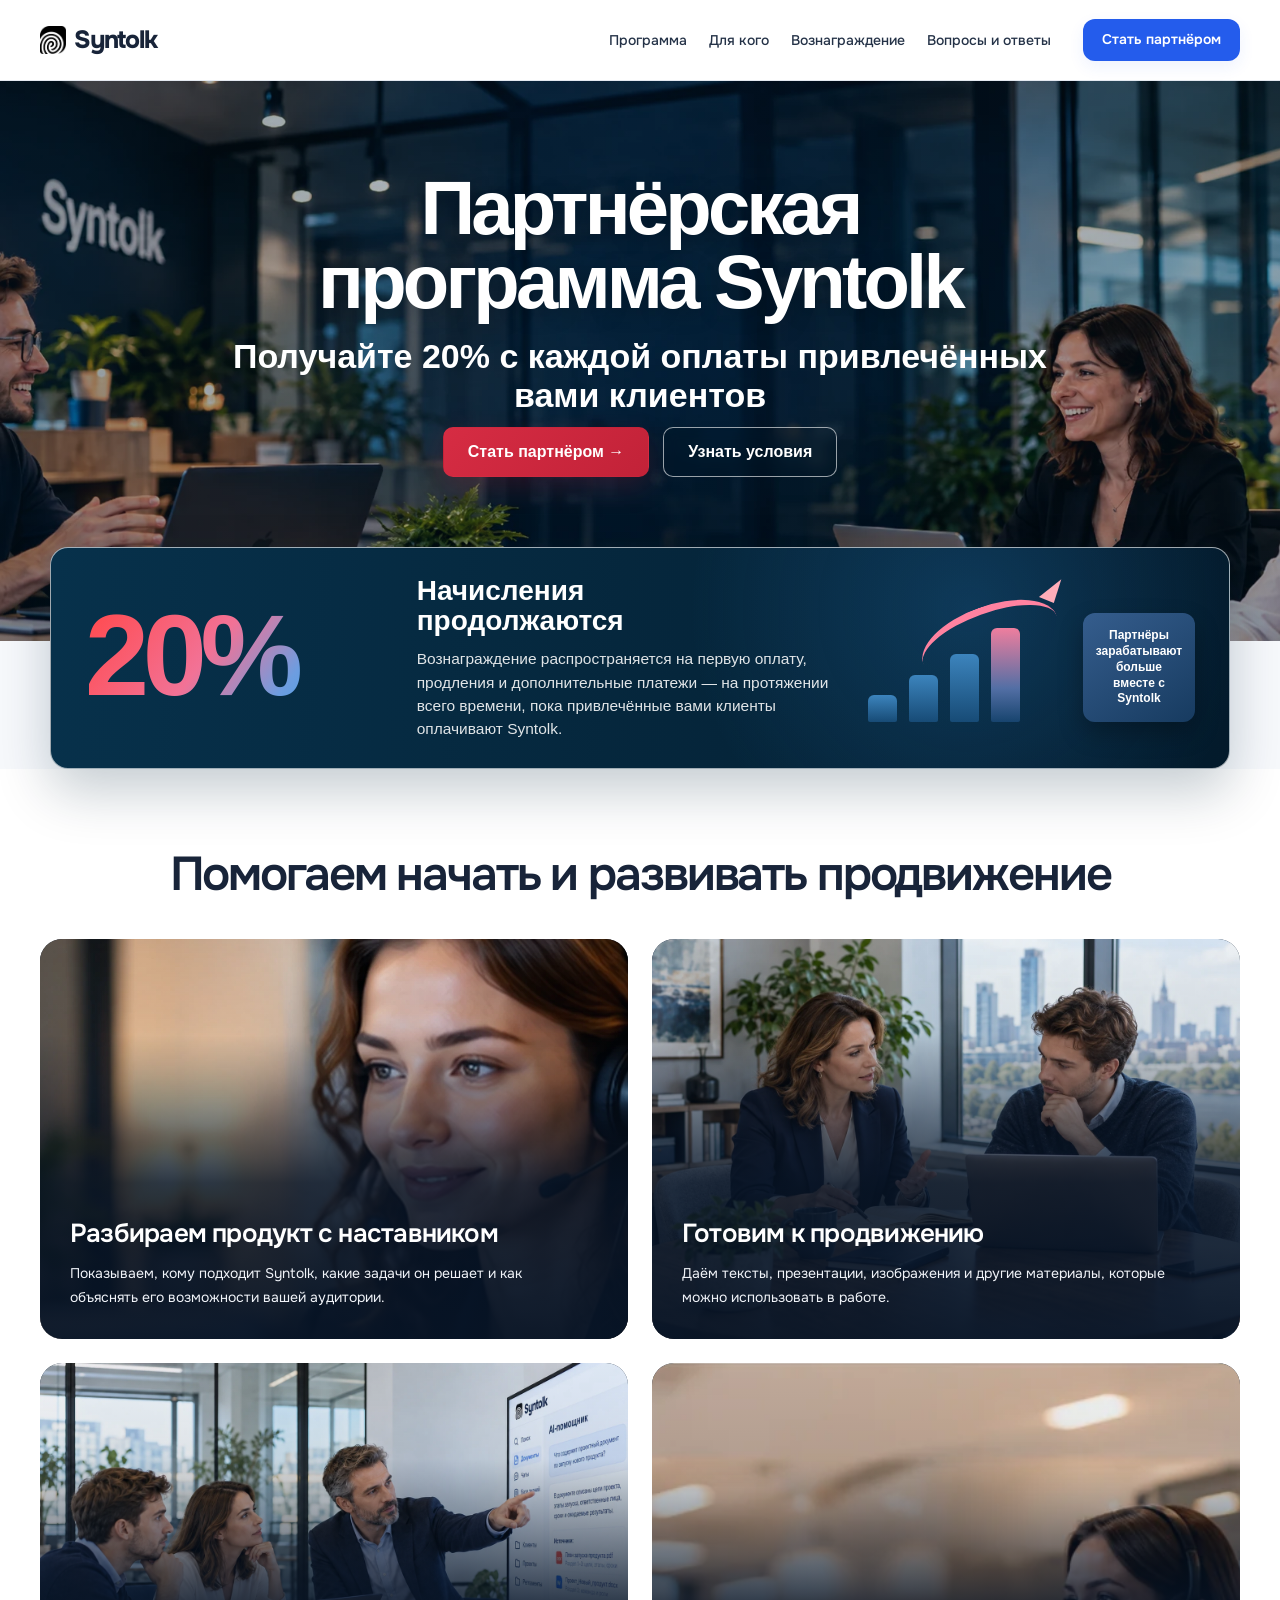
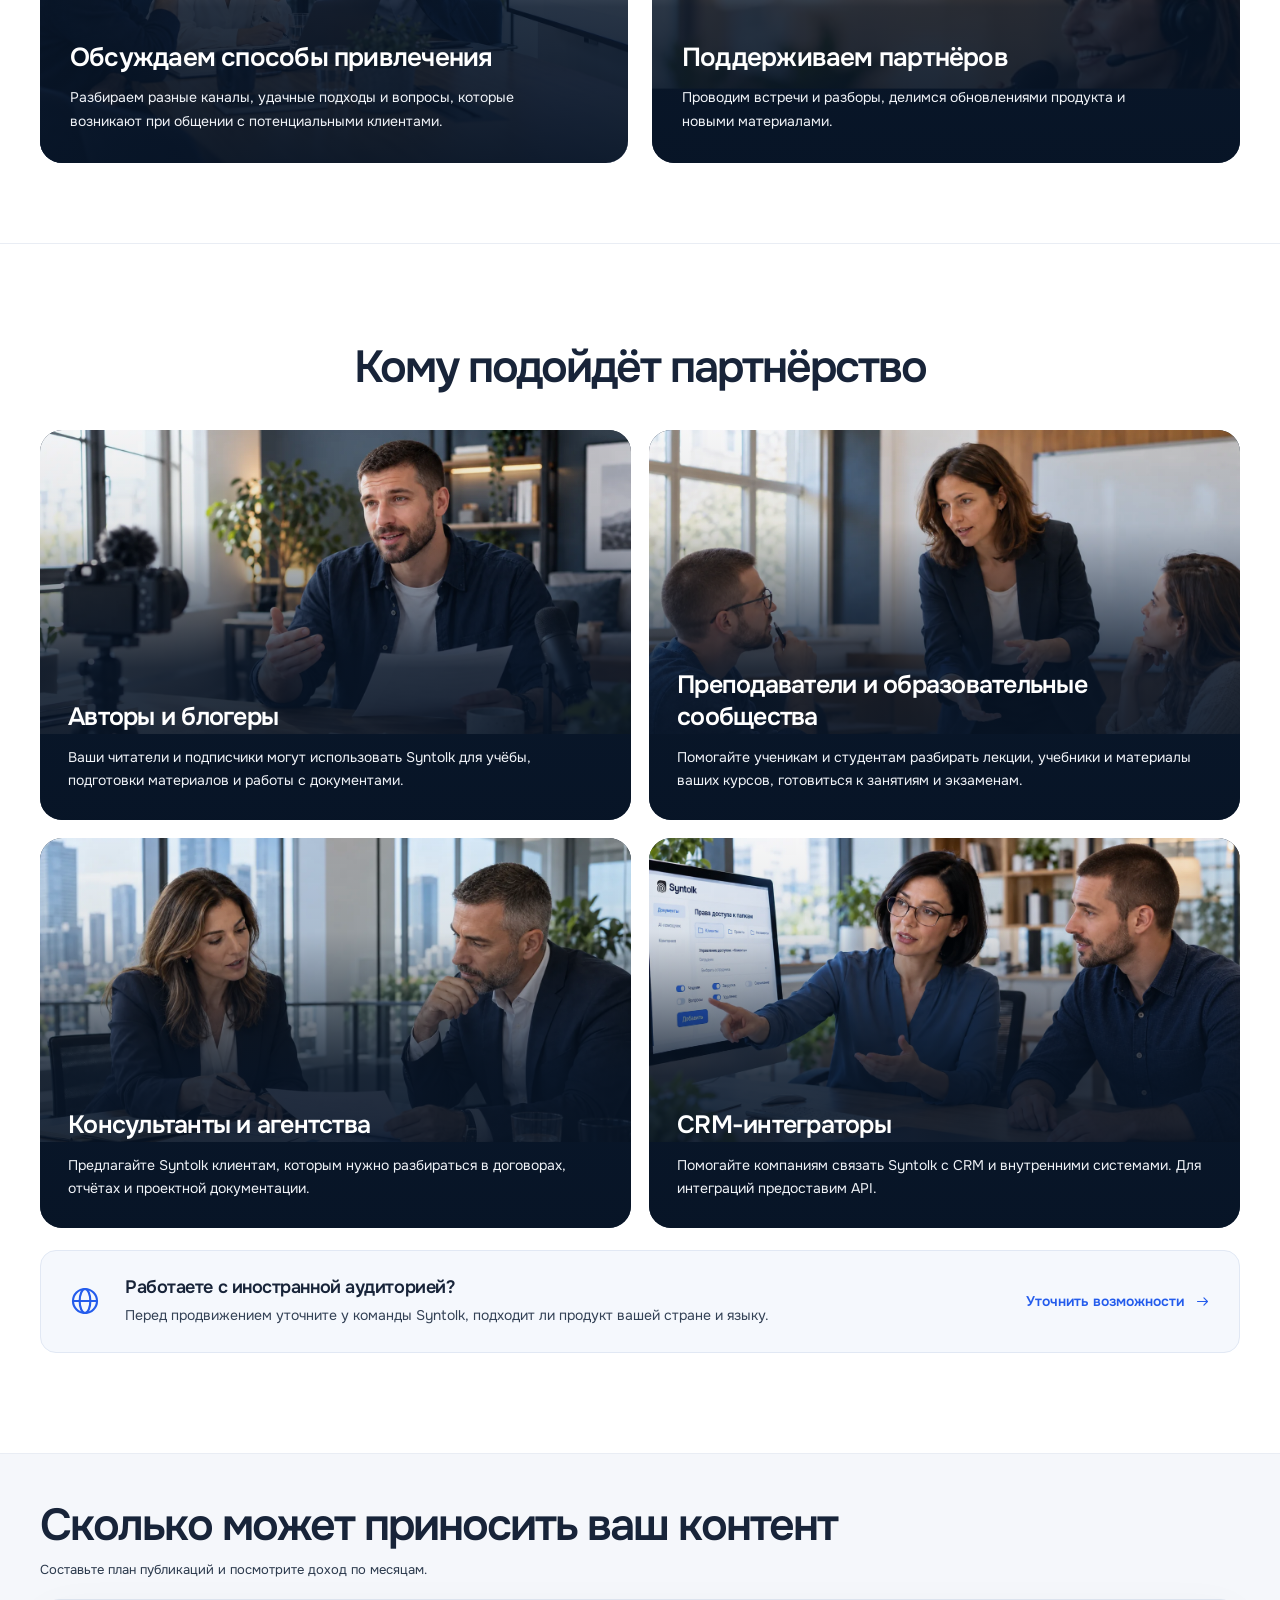
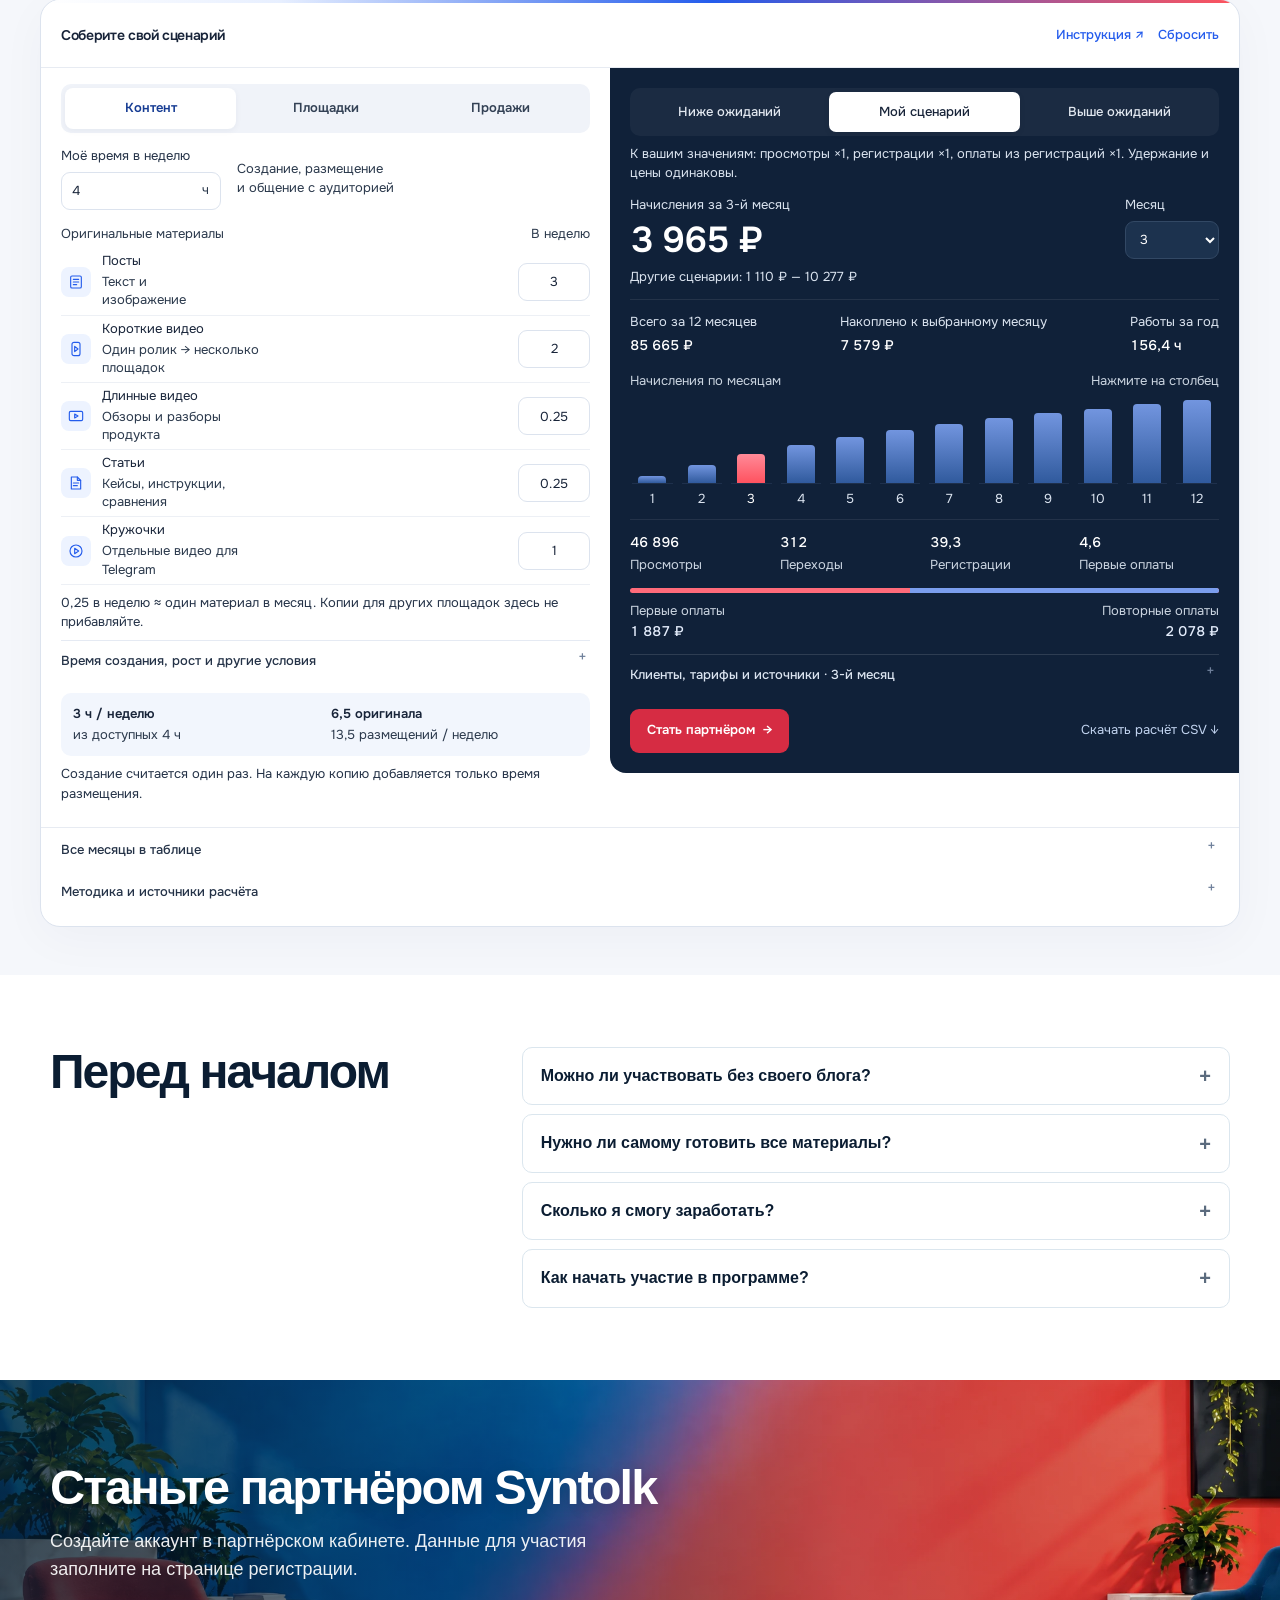
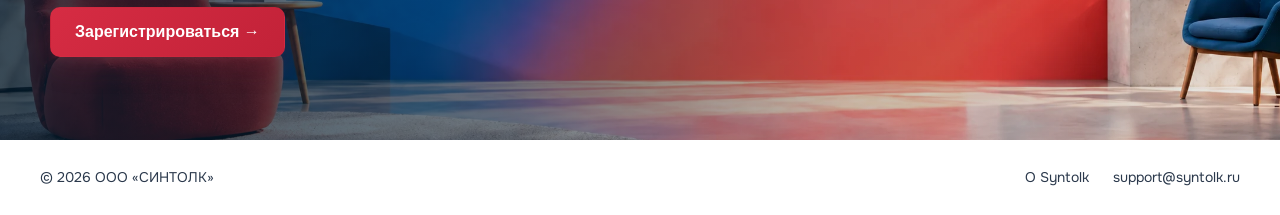
==== commit a3bf2a9f: "fix: remove extra partner landing labels" ====
--- a/partners/index.html
+++ b/partners/index.html
@@ -951,20 +951,20 @@
   <a class="skip-link" href="#main">Перейти к содержанию</a>
   <header class="site-header">
     <div class="container header-inner">
-      <a class="brand" href="/" aria-label="Syntolk — на основной сайт"><img src="Syntolk-partners-assets/asset-743472c279dd.webp" alt="" width="26" height="29">Syntolk<span class="brand-label">Партнёрам</span></a>
+      <a class="brand" href="/" aria-label="Syntolk — на основной сайт"><img src="Syntolk-partners-assets/asset-743472c279dd.webp" alt="" width="26" height="29">Syntolk</a>
       <nav class="nav" aria-label="Основная навигация"><a href="#community">Программа</a><a href="#audiences">Для кого</a><a href="#rewards">Вознаграждение</a><a href="#faq">Вопросы и ответы</a></nav>
-      <a class="btn btn-primary header-cta" href="https://partners.syntolk.ru/join" data-partner-registration>Стать партнёром</a>
+      <a class="btn btn-primary header-cta" href="https://partners.syntolk.ru/register" data-partner-registration>Стать партнёром</a>
       <button class="menu-toggle" type="button" aria-label="Открыть меню" aria-expanded="false" aria-controls="mobile-nav"><svg class="icon" aria-hidden="true"><use href="#menu"/></svg></button>
     </div>
   </header>
-  <nav class="mobile-nav" id="mobile-nav" aria-label="Мобильная навигация" inert><a href="#community">Программа</a><a href="#audiences">Для кого</a><a href="#rewards">Вознаграждение</a><a href="#faq">Вопросы и ответы</a><a class="mobile-nav-cta" href="https://partners.syntolk.ru/join" data-partner-registration>Стать партнёром →</a></nav>
+  <nav class="mobile-nav" id="mobile-nav" aria-label="Мобильная навигация" inert><a href="#community">Программа</a><a href="#audiences">Для кого</a><a href="#rewards">Вознаграждение</a><a href="#faq">Вопросы и ответы</a><a class="mobile-nav-cta" href="https://partners.syntolk.ru/register" data-partner-registration>Стать партнёром →</a></nav>
   <main id="main">
     <section class="hero-source" id="top" aria-labelledby="hero-source-title">
   <img class="hero-source-bg" src="Syntolk-partners-assets/partner-hero.webp" alt="" width="2169" height="725" fetchpriority="high">
   <div class="container hero-source-content">
     <h1 id="hero-source-title">Партнёрская<br>программа Syntolk</h1>
     <div class="hero-source-sub">Получайте 20% с каждой оплаты привлечённых вами клиентов</div>
-    <div class="hero-source-actions"><a class="btn btn-primary" href="https://partners.syntolk.ru/join" data-partner-registration>Стать партнёром →</a><a class="btn btn-outline" href="#rewards">Узнать условия</a></div>
+    <div class="hero-source-actions"><a class="btn btn-primary" href="https://partners.syntolk.ru/register" data-partner-registration>Стать партнёром →</a><a class="btn btn-outline" href="#rewards">Узнать условия</a></div>
   </div>
 </section>
 <div class="container reward-source-wrap">
@@ -1034,12 +1034,12 @@
               <details class="pf-details"><summary id="pf-result-details-title">Клиенты, тарифы и источники</summary><div class="pf-extra-metrics"><div>Активных клиентов<strong id="pf-active-clients">—</strong></div><div>Просмотры старого контента<strong id="pf-old-share">—</strong></div><div>Новых посетителей<strong id="pf-new-visitors">—</strong></div><div>Повысили тариф<strong id="pf-upgrades">—</strong></div><div>Перестали оплачивать<strong id="pf-churned">—</strong></div><div>После заданных расходов<strong id="pf-net">—</strong></div></div><h4>На каких тарифах</h4><div id="pf-plan-output"></div><h4>Какие площадки приносят результат</h4><div id="pf-channel-output"></div><h4>Как сохраняются группы клиентов</h4><div id="pf-cohort-output"></div><p class="pf-help">Количество людей — расчётное ожидание, поэтому возможны дроби. Начисления до налогов; расходы и оценка времени задаются вами.</p></details>
               </div>
               <p class="pf-quick-only pf-quick-disclaimer">Оценка по заданным допущениям, не гарантия дохода.</p>
-              <div class="pf-result-footer"><a class="pf-cta" href="https://partners.syntolk.ru/join" id="pf-register" data-partner-registration>Стать партнёром <span aria-hidden="true">→</span></a><button class="pf-export pf-full-only" type="button" id="pf-export">Скачать расчёт CSV ↓</button></div>
+              <div class="pf-result-footer"><a class="pf-cta" href="https://partners.syntolk.ru/register" id="pf-register" data-partner-registration>Стать партнёром <span aria-hidden="true">→</span></a><button class="pf-export pf-full-only" type="button" id="pf-export">Скачать расчёт CSV ↓</button></div>
             </div>
           </div>
           <div class="pf-under"><details class="pf-details"><summary>Все месяцы в таблице</summary><div id="pf-monthly-output"></div></details><details class="pf-details"><summary>Методика и источники расчёта</summary><div class="pf-method"><ul><li>Оригинал создаётся один раз; для каждой площадки учитывается время размещения. Средний месяц — 52/12 недель. После остановки публикаций заданное время общения и аналитики сохраняется.</li><li>Просмотры включают повторы. Доля новых посетителей после пересечения аудиторий задаётся во вкладке «Контент».</li><li>Клиенты учитываются по месяцу первой оплаты: удержание, затем повышение тарифа и новые оплаты. Суммы на экране округлены до рублей; расчёт ведётся без промежуточного округления. Начисляется 20% от расчётных платежей после заданных возвратов. Срок перечисления определяется условиями программы.</li><li>Переход на бизнес-тариф из личного автоматически не предполагается. Бонусный баланс моделей не считается оплатой.</li></ul><p><a href="https://syntolk.ru/" target="_blank" rel="noopener">Тарифы Syntolk</a> проверены 11.10.2026. <a href="https://support.google.com/youtube/answer/13748639?hl=ru" target="_blank" rel="noopener">Ссылки в YouTube Shorts</a> · <a href="https://telegram.org/tour/channels" target="_blank" rel="noopener">Telegram</a> · <a href="https://vkclips.app/special/authors" target="_blank" rel="noopener">VK Клипы</a> · <a href="https://rutube.ru/info/shorts/" target="_blank" rel="noopener">RUTUBE Shorts</a> · <a href="https://yandex.ru/support/metrica/ru/reports/tags-utm.html" target="_blank" rel="noopener">Учёт переходов по UTM</a>. Условия публикации остальных площадок указаны в их карточках.</p><p>Настройки сохраняются только в вашем браузере и не отправляются на сервер. CSV содержит параметры и результаты всех трёх сценариев.</p></div></details></div>
           <p id="pf-live" class="sr-only" role="status" aria-live="polite" aria-atomic="true"></p>
-          <noscript><p class="pf-method">Для интерактивного расчёта включите JavaScript. Партнёр получает 20% с оплат привлечённых клиентов. <a href="https://partners.syntolk.ru/join" data-partner-registration>Стать партнёром</a>.</p></noscript>
+          <noscript><p class="pf-method">Для интерактивного расчёта включите JavaScript. Партнёр получает 20% с оплат привлечённых клиентов. <a href="https://partners.syntolk.ru/register" data-partner-registration>Стать партнёром</a>.</p></noscript>
         </div>
       </div>
     </section>
@@ -1048,18 +1048,18 @@
         <details><summary>Можно ли участвовать без своего блога?</summary><p>Да. Программа подходит также преподавателям, консультантам, агентствам и CRM-интеграторам. Вы можете рекомендовать Syntolk ученикам, участникам сообщества или клиентам, которым он поможет в работе.</p></details>
         <details><summary>Нужно ли самому готовить все материалы?</summary><p>Команда Syntolk предоставляет тексты, презентации и изображения для продвижения, помогает разобраться в продукте и объяснить его возможности вашей аудитории.</p></details>
         <details><summary>Сколько я смогу заработать?</summary><p>Вознаграждение — 20% с оплат привлечённых клиентов, включая продления и дополнительные платежи. Итог зависит от количества клиентов и их оплат. Калькулятор выше помогает оценить сценарий, но не гарантирует доход.</p></details>
-        <details><summary>Как начать участие в программе?</summary><p>Перейдите на <a href="https://partners.syntolk.ru/join" data-partner-registration>страницу регистрации партнёра</a> и заполните данные там. Отдельную заявку на этом лендинге отправлять не нужно.</p></details>
+        <details><summary>Как начать участие в программе?</summary><p>Перейдите на <a href="https://partners.syntolk.ru/register" data-partner-registration>страницу регистрации партнёра</a> и заполните данные там. Отдельную заявку на этом лендинге отправлять не нужно.</p></details>
       </div></div>
     </section>
     <section class="source-cta" id="join" aria-labelledby="join-title">
       <img class="source-cta-bg" src="Syntolk-partners-assets/partner-studio.webp" alt="" width="2167" height="726" loading="lazy">
       <div class="source-cta-overlay" aria-hidden="true"></div>
       <div class="source-container source-cta-inner">
-        <div class="source-cta-copy"><h2 id="join-title">Станьте партнёром Syntolk</h2><p>Создайте аккаунт в партнёрском кабинете. Данные для участия заполните на странице регистрации.</p><div class="source-cta-actions"><a class="btn btn-primary" href="https://partners.syntolk.ru/join" data-partner-registration>Зарегистрироваться →</a><span class="source-cta-note">Регистрация на partners.syntolk.ru</span></div></div>
+        <div class="source-cta-copy"><h2 id="join-title">Станьте партнёром Syntolk</h2><p>Создайте аккаунт в партнёрском кабинете. Данные для участия заполните на странице регистрации.</p><div class="source-cta-actions"><a class="btn btn-primary" href="https://partners.syntolk.ru/register" data-partner-registration>Зарегистрироваться →</a></div></div>
       </div>
     </section>
   </main>
-  <footer class="site-footer"><div class="container footer-inner"><span>© 2026 ООО «СИНТОЛК» · Партнёрская программа</span><div class="footer-links"><a href="https://syntolk.ru/" target="_blank" rel="noopener">О Syntolk</a><a href="mailto:support@syntolk.ru">support@syntolk.ru</a><a href="https://syntolk.ru/privacy" target="_blank" rel="noopener">Конфиденциальность</a></div></div></footer>
+  <footer class="site-footer"><div class="container footer-inner"><span>© 2026 ООО «СИНТОЛК»</span><div class="footer-links"><a href="https://syntolk.ru/" target="_blank" rel="noopener">О Syntolk</a><a href="mailto:support@syntolk.ru">support@syntolk.ru</a></div></div></footer>
 
 
   <script>
